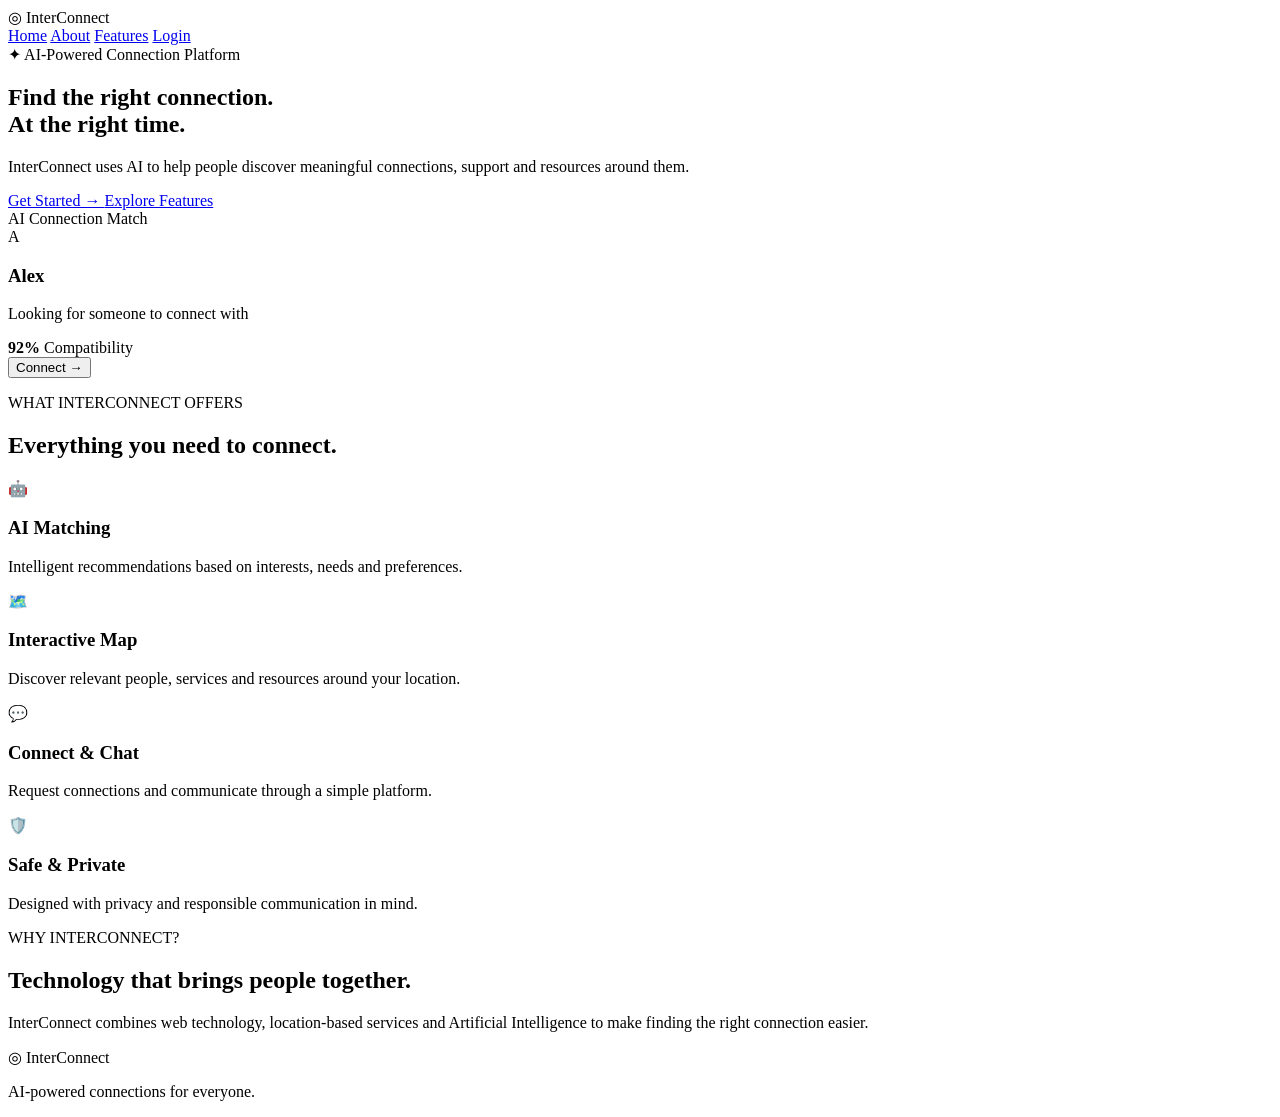
==== index.html @ 629d9b02 "Add files via upload" ====
<!DOCTYPE html>
<html lang="en">
<head>
    <meta charset="UTF-8">
    <meta name="viewport" content="width=device-width, initial-scale=1.0">

    <title>InterConnect</title>

    <link rel="stylesheet" href="css/style.css">
</head>

<body>

    <!-- NAVBAR -->
    <header class="navbar">

        <div class="logo">
            <span class="logo-icon">◎</span>
            <span>InterConnect</span>
        </div>

        <nav>
            <a href="#home">Home</a>
            <a href="#about">About</a>
            <a href="#features">Features</a>
            <a href="login.html" class="login-btn">Login</a>
        </nav>

    </header>


    <!-- HERO SECTION -->
    <main>

        <section class="hero" id="home">

            <div class="hero-content">

                <div class="badge">
                    ✦ AI-Powered Connection Platform
                </div>

                <h1>
                    Find the right
                    <span>connection.</span>
                    <br>
                    At the right time.
                </h1>

                <p>
                    InterConnect uses AI to help people discover
                    meaningful connections, support and resources
                    around them.
                </p>

                <div class="hero-buttons">

                    <a href="login.html" class="primary-btn">
                        Get Started →
                    </a>

                    <a href="#features" class="secondary-btn">
                        Explore Features
                    </a>

                </div>

            </div>


            <!-- HERO VISUAL -->
            <div class="hero-visual">

                <div class="connection-card">

                    <div class="card-top">
                        <span class="online-dot"></span>
                        AI Connection Match
                    </div>

                    <div class="profile">

                        <div class="avatar">
                            A
                        </div>

                        <div>
                            <h3>Alex</h3>
                            <p>Looking for someone to connect with</p>
                        </div>

                    </div>

                    <div class="match">
                        <strong>92%</strong>
                        <span>Compatibility</span>
                    </div>

                    <button>
                        Connect →
                    </button>

                </div>

            </div>

        </section>


        <!-- FEATURES -->
        <section class="features" id="features">

            <div class="section-heading">

                <p class="small-title">WHAT INTERCONNECT OFFERS</p>

                <h2>
                    Everything you need to
                    <span>connect.</span>
                </h2>

            </div>


            <div class="feature-grid">

                <div class="feature-card">

                    <div class="feature-icon">🤖</div>

                    <h3>AI Matching</h3>

                    <p>
                        Intelligent recommendations based on
                        interests, needs and preferences.
                    </p>

                </div>


                <div class="feature-card">

                    <div class="feature-icon">🗺️</div>

                    <h3>Interactive Map</h3>

                    <p>
                        Discover relevant people, services and
                        resources around your location.
                    </p>

                </div>


                <div class="feature-card">

                    <div class="feature-icon">💬</div>

                    <h3>Connect & Chat</h3>

                    <p>
                        Request connections and communicate
                        through a simple platform.
                    </p>

                </div>


                <div class="feature-card">

                    <div class="feature-icon">🛡️</div>

                    <h3>Safe & Private</h3>

                    <p>
                        Designed with privacy and responsible
                        communication in mind.
                    </p>

                </div>

            </div>

        </section>


        <!-- ABOUT -->
        <section class="about" id="about">

            <div>

                <p class="small-title">WHY INTERCONNECT?</p>

                <h2>
                    Technology that brings
                    <span>people together.</span>
                </h2>

                <p>
                    InterConnect combines web technology,
                    location-based services and Artificial
                    Intelligence to make finding the right
                    connection easier.
                </p>

            </div>

        </section>

    </main>


    <!-- FOOTER -->
    <footer>

        <div class="logo">
            <span class="logo-icon">◎</span>
            InterConnect
        </div>

        <p>
            AI-powered connections for everyone.
        </p>

    </footer>

</body>
</html>
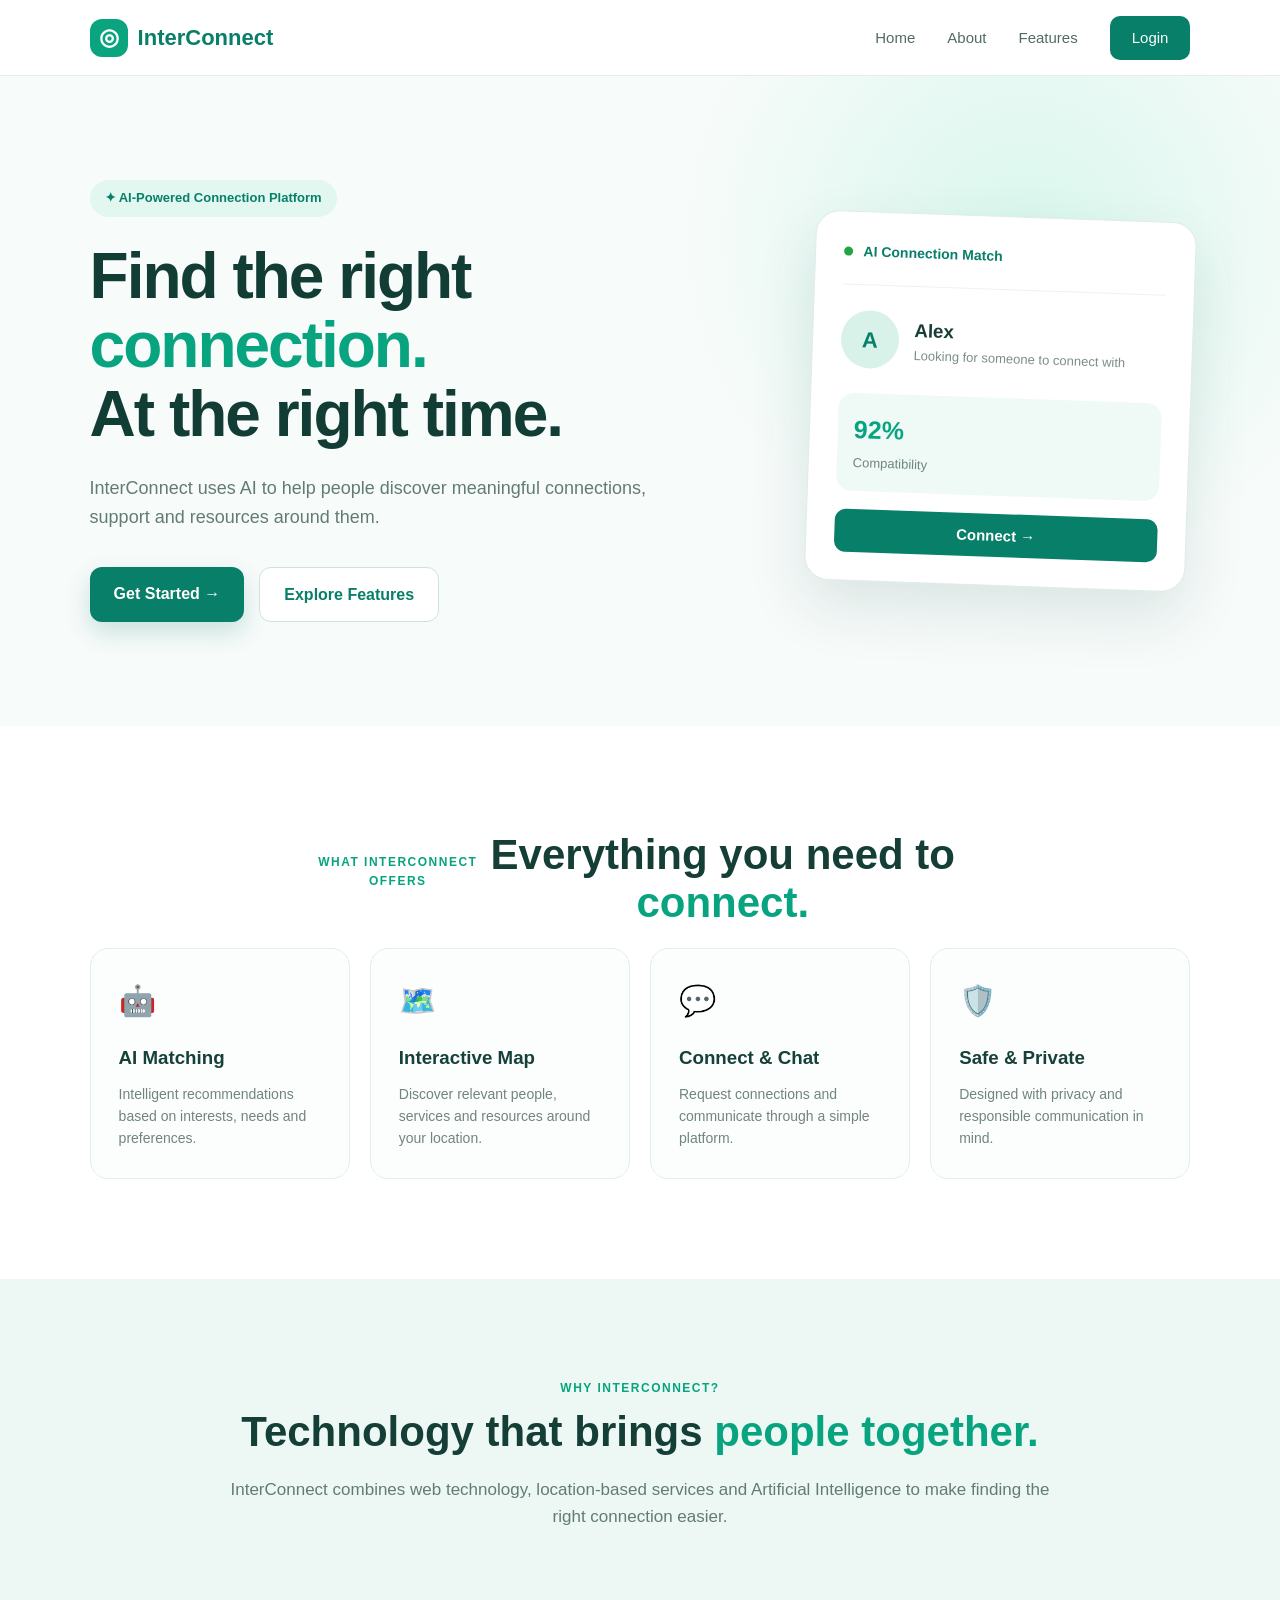
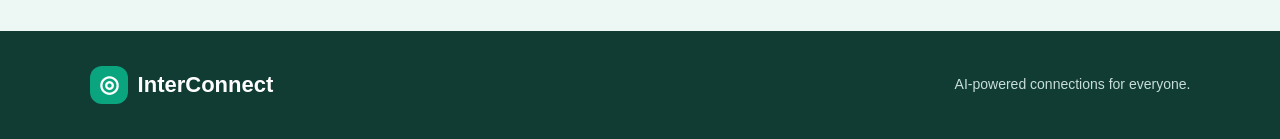
==== commit 868d2f8a: "Add files via upload" ====
--- a/index.html
+++ b/index.html
@@ -6,7 +6,7 @@
 
     <title>InterConnect</title>
 
-    <link rel="stylesheet" href="css/style.css">
+    <link rel="stylesheet" href="style.css">
 </head>
 
 <body>
--- a/style.css
+++ b/style.css
@@ -0,0 +1,3149 @@
+/* ================================
+   INTERCONNECT - MAIN STYLES
+================================ */
+
+* {
+    margin: 0;
+    padding: 0;
+    box-sizing: border-box;
+}
+
+html {
+    scroll-behavior: smooth;
+}
+
+body {
+    font-family: Arial, Helvetica, sans-serif;
+    background: #f7fbfa;
+    color: #12352f;
+    line-height: 1.6;
+}
+
+/* ================================
+   NAVBAR
+================================ */
+
+.navbar {
+    height: 76px;
+    padding: 0 7%;
+    display: flex;
+    align-items: center;
+    justify-content: space-between;
+    background: rgba(255, 255, 255, 0.95);
+    border-bottom: 1px solid #e3eeeb;
+    position: sticky;
+    top: 0;
+    z-index: 100;
+}
+
+.logo {
+    display: flex;
+    align-items: center;
+    gap: 10px;
+    font-size: 22px;
+    font-weight: 700;
+    color: #087f68;
+}
+
+.logo-icon {
+    width: 38px;
+    height: 38px;
+    border-radius: 12px;
+    background: #0aa47f;
+    color: white;
+    display: flex;
+    align-items: center;
+    justify-content: center;
+    font-size: 23px;
+}
+
+.navbar nav {
+    display: flex;
+    align-items: center;
+    gap: 32px;
+}
+
+.navbar nav a {
+    text-decoration: none;
+    color: #526b65;
+    font-size: 15px;
+    font-weight: 500;
+}
+
+.navbar nav a:hover {
+    color: #07866c;
+}
+
+.login-btn {
+    background: #087f68;
+    color: white !important;
+    padding: 10px 22px;
+    border-radius: 10px;
+}
+
+/* ================================
+   HERO
+================================ */
+
+.hero {
+    min-height: 650px;
+    padding: 90px 7%;
+    display: flex;
+    align-items: center;
+    justify-content: space-between;
+    gap: 70px;
+    background:
+        radial-gradient(circle at 80% 25%, #d9f7ed 0, transparent 30%),
+        #f7fbfa;
+}
+
+.hero-content {
+    max-width: 650px;
+}
+
+.badge {
+    display: inline-block;
+    background: #e1f7f0;
+    color: #087f68;
+    padding: 8px 15px;
+    border-radius: 30px;
+    font-size: 13px;
+    font-weight: 600;
+    margin-bottom: 25px;
+}
+
+.hero h1 {
+    font-size: clamp(42px, 5vw, 70px);
+    line-height: 1.08;
+    letter-spacing: -2px;
+    color: #123d35;
+    margin-bottom: 25px;
+}
+
+.hero h1 span,
+.section-heading span,
+.about h2 span {
+    color: #08a47f;
+}
+
+.hero-content > p {
+    max-width: 570px;
+    font-size: 18px;
+    color: #637b75;
+    margin-bottom: 35px;
+}
+
+.hero-buttons {
+    display: flex;
+    gap: 15px;
+    flex-wrap: wrap;
+}
+
+.primary-btn,
+.secondary-btn {
+    display: inline-block;
+    text-decoration: none;
+    padding: 14px 24px;
+    border-radius: 12px;
+    font-weight: 600;
+}
+
+.primary-btn {
+    background: #087f68;
+    color: white;
+    box-shadow: 0 10px 25px rgba(8, 127, 104, 0.2);
+}
+
+.secondary-btn {
+    background: white;
+    color: #087f68;
+    border: 1px solid #cfe3de;
+}
+
+/* ================================
+   HERO CARD
+================================ */
+
+.hero-visual {
+    width: 390px;
+    min-width: 320px;
+    display: flex;
+    justify-content: center;
+}
+
+.connection-card {
+    width: 100%;
+    background: white;
+    border: 1px solid #e0ece8;
+    border-radius: 24px;
+    padding: 28px;
+    box-shadow: 0 25px 60px rgba(19, 71, 62, 0.12);
+    transform: rotate(2deg);
+}
+
+.card-top {
+    color: #087f68;
+    font-size: 14px;
+    font-weight: 600;
+    padding-bottom: 22px;
+    border-bottom: 1px solid #edf3f1;
+}
+
+.online-dot {
+    display: inline-block;
+    width: 9px;
+    height: 9px;
+    background: #18bd78;
+    border-radius: 50%;
+    margin-right: 7px;
+}
+
+.profile {
+    display: flex;
+    align-items: center;
+    gap: 15px;
+    margin: 25px 0;
+}
+
+.avatar {
+    width: 58px;
+    height: 58px;
+    border-radius: 50%;
+    background: #d8f2ea;
+    color: #087f68;
+    display: flex;
+    align-items: center;
+    justify-content: center;
+    font-size: 22px;
+    font-weight: 700;
+}
+
+.profile h3 {
+    color: #183d36;
+}
+
+.profile p {
+    color: #7b8d88;
+    font-size: 13px;
+}
+
+.match {
+    background: #effaf6;
+    border-radius: 15px;
+    padding: 16px;
+    margin-bottom: 18px;
+}
+
+.match strong {
+    color: #08a47f;
+    font-size: 25px;
+    display: block;
+}
+
+.match span {
+    color: #70857f;
+    font-size: 13px;
+}
+
+.connection-card button {
+    width: 100%;
+    border: none;
+    background: #087f68;
+    color: white;
+    padding: 13px;
+    border-radius: 11px;
+    font-size: 15px;
+    font-weight: 600;
+}
+
+/* ================================
+   FEATURES
+================================ */
+
+.features {
+    padding: 100px 7%;
+    background: white;
+}
+
+.section-heading {
+    text-align: center;
+    max-width: 650px;
+    margin: 0 auto 55px;
+}
+
+.small-title {
+    color: #08a47f;
+    font-size: 12px;
+    font-weight: 700;
+    letter-spacing: 1.5px;
+    margin-bottom: 10px;
+}
+
+.section-heading h2,
+.about h2 {
+    font-size: 42px;
+    line-height: 1.15;
+    color: #143e36;
+}
+
+.feature-grid {
+    max-width: 1150px;
+    margin: auto;
+    display: grid;
+    grid-template-columns: repeat(4, 1fr);
+    gap: 20px;
+}
+
+.feature-card {
+    padding: 28px;
+    border: 1px solid #e4efec;
+    border-radius: 18px;
+    background: #fbfefd;
+    transition: 0.25s;
+}
+
+.feature-card:hover {
+    transform: translateY(-6px);
+    box-shadow: 0 15px 35px rgba(15, 80, 67, 0.08);
+}
+
+.feature-icon {
+    font-size: 30px;
+    margin-bottom: 18px;
+}
+
+.feature-card h3 {
+    margin-bottom: 10px;
+    color: #164139;
+}
+
+.feature-card p {
+    font-size: 14px;
+    color: #72847f;
+}
+
+/* ================================
+   ABOUT
+================================ */
+
+.about {
+    padding: 100px 7%;
+    background: #edf8f5;
+}
+
+.about > div {
+    max-width: 850px;
+    margin: auto;
+    text-align: center;
+}
+
+.about p:last-child {
+    margin-top: 20px;
+    color: #637b75;
+    font-size: 17px;
+}
+
+/* ================================
+   FOOTER
+================================ */
+
+footer {
+    padding: 35px 7%;
+    display: flex;
+    align-items: center;
+    justify-content: space-between;
+    background: #103c34;
+    color: #c8ddd8;
+}
+
+footer .logo {
+    color: white;
+}
+
+footer p {
+    font-size: 14px;
+}
+
+/* ================================
+   MOBILE
+================================ */
+
+@media (max-width: 850px) {
+
+    .navbar {
+        padding: 0 5%;
+    }
+
+    .navbar nav a:not(.login-btn) {
+        display: none;
+    }
+
+    .hero {
+        padding: 65px 6%;
+        flex-direction: column;
+        text-align: center;
+    }
+
+    .hero-content > p {
+        margin-left: auto;
+        margin-right: auto;
+    }
+
+    .hero-buttons {
+        justify-content: center;
+    }
+
+    .hero-visual {
+        width: 100%;
+        max-width: 390px;
+    }
+
+    .feature-grid {
+        grid-template-columns: 1fr 1fr;
+    }
+
+    footer {
+        flex-direction: column;
+        gap: 15px;
+    }
+}
+
+@media (max-width: 550px) {
+
+    .feature-grid {
+        grid-template-columns: 1fr;
+    }
+
+    .section-heading h2,
+    .about h2 {
+        font-size: 32px;
+    }
+
+    .hero h1 {
+        font-size: 42px;
+    }
+}
+/* ================================
+   LOGIN / AUTH PAGE
+================================ */
+
+.auth-page {
+    min-height: 100vh;
+    background:
+        radial-gradient(circle at 20% 20%, #ddf7ef 0, transparent 28%),
+        #f7fbfa;
+}
+
+.auth-container {
+    min-height: 100vh;
+    display: flex;
+    flex-direction: column;
+    align-items: center;
+    justify-content: center;
+    padding: 40px 20px;
+}
+
+.auth-logo {
+    text-decoration: none;
+    display: flex;
+    align-items: center;
+    gap: 10px;
+    color: #087f68;
+    font-size: 22px;
+    font-weight: 700;
+    margin-bottom: 25px;
+}
+
+.auth-card {
+    width: 100%;
+    max-width: 460px;
+    background: white;
+    border: 1px solid #e1ece9;
+    border-radius: 24px;
+    padding: 42px;
+    box-shadow: 0 25px 70px rgba(19, 71, 62, 0.10);
+}
+
+.auth-heading {
+    text-align: center;
+    margin-bottom: 30px;
+}
+
+.auth-heading h1 {
+    font-size: 38px;
+    color: #143e36;
+    margin-bottom: 8px;
+}
+
+.auth-heading p:last-child {
+    color: #71837e;
+    font-size: 14px;
+}
+
+.auth-card form {
+    display: flex;
+    flex-direction: column;
+}
+
+.auth-card form > label {
+    font-size: 14px;
+    font-weight: 600;
+    color: #38534c;
+    margin-bottom: 8px;
+}
+
+.auth-card input[type="email"],
+.auth-card input[type="password"] {
+    width: 100%;
+    padding: 14px 15px;
+    border: 1px solid #d6e5e1;
+    border-radius: 10px;
+    outline: none;
+    font-size: 14px;
+    margin-bottom: 20px;
+}
+
+.auth-card input:focus {
+    border-color: #08a47f;
+    box-shadow: 0 0 0 3px rgba(8, 164, 127, 0.08);
+}
+
+.form-options {
+    display: flex;
+    align-items: center;
+    justify-content: space-between;
+    margin-top: -5px;
+    margin-bottom: 22px;
+    font-size: 13px;
+}
+
+.form-options a,
+.switch-auth a {
+    color: #087f68;
+    text-decoration: none;
+    font-weight: 600;
+}
+
+.remember {
+    display: flex;
+    align-items: center;
+    gap: 7px;
+    color: #71837e;
+}
+
+.auth-submit {
+    border: none;
+    background: #087f68;
+    color: white;
+    padding: 14px;
+    border-radius: 11px;
+    font-size: 15px;
+    font-weight: 600;
+    cursor: pointer;
+}
+
+.auth-divider {
+    display: flex;
+    align-items: center;
+    gap: 15px;
+    margin: 25px 0;
+    color: #a1b1ad;
+    font-size: 11px;
+}
+
+.auth-divider::before,
+.auth-divider::after {
+    content: "";
+    height: 1px;
+    background: #e5eeeb;
+    flex: 1;
+}
+
+.switch-auth {
+    text-align: center;
+    color: #71837e;
+    font-size: 14px;
+}
+
+.auth-note {
+    margin-top: 20px;
+    font-size: 12px;
+    color: #82938e;
+}
+
+
+/* ================================
+   SIGNUP MODAL
+================================ */
+
+.signup-overlay {
+    position: fixed;
+    inset: 0;
+    background: rgba(10, 45, 38, 0.45);
+    backdrop-filter: blur(5px);
+    display: none;
+    align-items: center;
+    justify-content: center;
+    padding: 20px;
+    z-index: 500;
+}
+
+.signup-overlay.active {
+    display: flex;
+}
+
+.signup-card {
+    position: relative;
+    width: 100%;
+    max-width: 560px;
+    background: white;
+    border-radius: 24px;
+    padding: 40px;
+    box-shadow: 0 30px 80px rgba(0, 0, 0, 0.18);
+}
+
+.close-signup {
+    position: absolute;
+    top: 18px;
+    right: 20px;
+    border: none;
+    background: #f0f5f3;
+    color: #526b65;
+    width: 34px;
+    height: 34px;
+    border-radius: 50%;
+    font-size: 22px;
+    cursor: pointer;
+}
+
+.signup-card h2 {
+    font-size: 32px;
+    color: #143e36;
+    margin-bottom: 8px;
+}
+
+.signup-description {
+    color: #71837e;
+    margin-bottom: 25px;
+}
+
+.role-options {
+    display: flex;
+    flex-direction: column;
+    gap: 14px;
+}
+
+.role-card {
+    display: flex;
+    align-items: flex-start;
+    gap: 17px;
+    width: 100%;
+    padding: 20px;
+    background: #fbfefd;
+    border: 1px solid #dceae6;
+    border-radius: 16px;
+    text-align: left;
+    cursor: pointer;
+    transition: 0.2s;
+}
+
+.role-card:hover {
+    border-color: #08a47f;
+    background: #f1faf7;
+    transform: translateY(-2px);
+}
+
+.role-icon {
+    width: 48px;
+    height: 48px;
+    flex-shrink: 0;
+    border-radius: 13px;
+    background: #e0f5ee;
+    display: flex;
+    align-items: center;
+    justify-content: center;
+    font-size: 22px;
+}
+
+.role-card h3 {
+    color: #173f37;
+    margin-bottom: 4px;
+}
+
+.role-card p {
+    color: #71837e;
+    font-size: 13px;
+    line-height: 1.5;
+}
+
+
+/* MOBILE AUTH */
+
+@media (max-width: 550px) {
+
+    .auth-card {
+        padding: 30px 22px;
+    }
+
+    .signup-card {
+        padding: 32px 22px;
+    }
+
+    .auth-heading h1 {
+        font-size: 32px;
+    }
+
+    .signup-card h2 {
+        font-size: 27px;
+    }
+}
+/* ================================
+   SIGNUP PAGE
+================================ */
+
+.signup-form-card {
+    max-width: 520px;
+}
+
+.signup-role-selection {
+    display: flex;
+    flex-direction: column;
+    gap: 14px;
+    margin-bottom: 25px;
+}
+
+.hidden {
+    display: none !important;
+}
+
+.signup-form {
+    display: flex;
+    flex-direction: column;
+}
+
+.back-role {
+    align-self: flex-start;
+    border: none;
+    background: transparent;
+    color: #087f68;
+    padding: 0;
+    margin-bottom: 20px;
+    cursor: pointer;
+    font-weight: 600;
+}
+
+.selected-role {
+    background: #e8f7f2;
+    color: #087f68;
+    padding: 11px 14px;
+    border-radius: 10px;
+    font-size: 14px;
+    font-weight: 600;
+    margin-bottom: 22px;
+}
+
+.signup-form > label {
+    font-size: 14px;
+    font-weight: 600;
+    color: #38534c;
+    margin-bottom: 8px;
+}
+
+.signup-form input,
+.signup-form textarea {
+    width: 100%;
+    padding: 13px 14px;
+    border: 1px solid #d6e5e1;
+    border-radius: 10px;
+    outline: none;
+    font-family: inherit;
+    font-size: 14px;
+    margin-bottom: 18px;
+    resize: vertical;
+}
+
+.signup-form input:focus,
+.signup-form textarea:focus {
+    border-color: #08a47f;
+    box-shadow: 0 0 0 3px rgba(8, 164, 127, 0.08);
+}
+
+.two-inputs {
+    display: grid;
+    grid-template-columns: 1fr 1fr;
+    gap: 15px;
+}
+
+.two-inputs label {
+    display: block;
+    font-size: 14px;
+    font-weight: 600;
+    color: #38534c;
+    margin-bottom: 8px;
+}
+
+.availability {
+    display: flex;
+    gap: 20px;
+    margin-bottom: 20px;
+}
+
+.availability label {
+    display: flex;
+    align-items: center;
+    gap: 7px;
+    font-size: 14px;
+    color: #5e746e;
+}
+
+.availability input {
+    width: auto;
+    margin: 0;
+}
+
+.verification-note {
+    background: #f2f8f6;
+    border: 1px solid #dcebe7;
+    padding: 13px;
+    border-radius: 10px;
+    color: #617872;
+    font-size: 12px;
+    line-height: 1.5;
+    margin-bottom: 20px;
+}
+
+@media (max-width: 550px) {
+
+    .two-inputs {
+        grid-template-columns: 1fr;
+        gap: 0;
+    }
+}
+.signup-form-view {
+    display: none;
+}
+
+.signup-form-view label {
+    display: block;
+    margin-top: 14px;
+    margin-bottom: 6px;
+    font-weight: 600;
+}
+
+.signup-form-view input,
+.signup-form-view textarea {
+    width: 100%;
+    padding: 12px;
+    border: 1px solid #d5e3df;
+    border-radius: 10px;
+    box-sizing: border-box;
+    font-size: 15px;
+}
+
+.signup-form-view textarea {
+    resize: vertical;
+}
+
+.back-role {
+    border: none;
+    background: none;
+    padding: 0;
+    margin-bottom: 18px;
+    cursor: pointer;
+    font-size: 14px;
+    color: #167c6b;
+}
+
+.two-inputs {
+    display: grid;
+    grid-template-columns: 1fr 1fr;
+    gap: 12px;
+}
+/* =========================
+   DASHBOARD
+========================= */
+
+.dashboard-page {
+    margin: 0;
+    background: #f5f8f7;
+    color: #18332f;
+    font-family: Arial, sans-serif;
+}
+
+/* NAVBAR */
+
+.dashboard-nav {
+    height: 72px;
+    padding: 0 6%;
+    background: white;
+    display: flex;
+    align-items: center;
+    justify-content: space-between;
+    border-bottom: 1px solid #e5eeeb;
+}
+
+.dashboard-logo {
+    text-decoration: none;
+    color: #18332f;
+    font-size: 22px;
+    font-weight: 700;
+}
+
+.dashboard-logo .logo-icon {
+    margin-right: 8px;
+    color: #17806d;
+}
+
+.dashboard-nav-links {
+    display: flex;
+    gap: 30px;
+}
+
+.dashboard-nav-links a {
+    text-decoration: none;
+    color: #667874;
+    font-size: 14px;
+}
+
+.dashboard-nav-links a.active,
+.dashboard-nav-links a:hover {
+    color: #17806d;
+}
+
+.logout-btn {
+    border: 1px solid #d8e5e1;
+    background: white;
+    color: #31534d;
+    padding: 9px 18px;
+    border-radius: 10px;
+    cursor: pointer;
+}
+
+/* MAIN */
+
+.dashboard-container {
+    width: 88%;
+    max-width: 1200px;
+    margin: auto;
+    padding: 50px 0;
+}
+
+/* WELCOME */
+
+.dashboard-welcome {
+    margin-bottom: 35px;
+}
+
+.dashboard-welcome h1 {
+    margin: 8px 0;
+    font-size: 38px;
+}
+
+.dashboard-welcome p {
+    color: #71817d;
+    max-width: 650px;
+    line-height: 1.6;
+}
+
+/* QUICK CARDS */
+
+.dashboard-grid {
+    display: grid;
+    grid-template-columns: 1fr 1fr;
+    gap: 22px;
+}
+
+.dashboard-card {
+    background: white;
+    padding: 30px;
+    border-radius: 20px;
+    border: 1px solid #e4eeeb;
+    box-shadow: 0 8px 25px rgba(20, 60, 50, 0.05);
+}
+
+.card-icon {
+    font-size: 30px;
+    margin-bottom: 15px;
+}
+
+.dashboard-card h2 {
+    margin: 0 0 10px;
+}
+
+.dashboard-card p {
+    color: #71817d;
+    line-height: 1.6;
+}
+
+.dashboard-btn {
+    margin-top: 15px;
+    border: none;
+    background: #17806d;
+    color: white;
+    padding: 12px 20px;
+    border-radius: 10px;
+    cursor: pointer;
+    font-weight: 600;
+}
+
+.dashboard-btn:hover {
+    background: #116957;
+}
+
+/* SECTION */
+
+.dashboard-section {
+    margin-top: 45px;
+}
+
+.section-heading {
+    display: flex;
+    justify-content: space-between;
+    align-items: center;
+    margin-bottom: 20px;
+}
+
+.section-heading h2 {
+    margin-top: 5px;
+}
+
+.section-heading a {
+    color: #17806d;
+    text-decoration: none;
+}
+
+/* SUPPORTERS */
+
+.supporter-grid {
+    display: grid;
+    grid-template-columns: repeat(3, 1fr);
+    gap: 18px;
+}
+
+.supporter-card {
+    background: white;
+    border: 1px solid #e4eeeb;
+    border-radius: 18px;
+    padding: 22px;
+    display: flex;
+    flex-direction: column;
+    gap: 15px;
+}
+
+.supporter-avatar {
+    width: 52px;
+    height: 52px;
+    border-radius: 50%;
+    background: #dcefe9;
+    color: #17806d;
+    display: flex;
+    align-items: center;
+    justify-content: center;
+    font-weight: bold;
+    font-size: 20px;
+}
+
+.supporter-info h3 {
+    margin: 0 0 5px;
+}
+
+.supporter-info p,
+.supporter-info span {
+    color: #71817d;
+    font-size: 14px;
+}
+
+.supporter-card button {
+    border: 1px solid #17806d;
+    background: white;
+    color: #17806d;
+    padding: 10px;
+    border-radius: 9px;
+    cursor: pointer;
+}
+
+.supporter-card button:hover {
+    background: #17806d;
+    color: white;
+}
+
+/* AI INSIGHT */
+
+.ai-insight {
+    margin-top: 45px;
+    background: #e5f2ee;
+    border-radius: 20px;
+    padding: 30px;
+    display: flex;
+    align-items: center;
+    gap: 20px;
+}
+
+.ai-insight-icon {
+    font-size: 32px;
+}
+
+.ai-insight p {
+    color: #61736e;
+}
+
+.ai-insight .dashboard-btn {
+    margin-left: auto;
+}
+
+/* MOBILE */
+
+@media (max-width: 800px) {
+
+    .dashboard-nav-links {
+        display: none;
+    }
+
+    .dashboard-container {
+        width: 92%;
+    }
+
+    .dashboard-grid {
+        grid-template-columns: 1fr;
+    }
+
+    .supporter-grid {
+        grid-template-columns: 1fr;
+    }
+
+    .dashboard-welcome h1 {
+        font-size: 30px;
+    }
+
+    .ai-insight {
+        flex-direction: column;
+        align-items: flex-start;
+    }
+
+    .ai-insight .dashboard-btn {
+        margin-left: 0;
+    }
+}
+/* =========================================================
+   SUPPORT ASSESSMENT PAGE
+   ========================================================= */
+
+.support-page {
+    background: #f4f8f7;
+    color: #173f3a;
+}
+
+/* Main support section */
+.support-page .support-main {
+    max-width: 900px;
+    margin: 0 auto;
+    padding: 55px 24px 80px;
+}
+
+/* Heading */
+.support-page .support-header {
+    text-align: center;
+    margin-bottom: 35px;
+}
+
+.support-page .support-header .small-title {
+    color: #0c9b83;
+    font-size: 13px;
+    font-weight: 700;
+    letter-spacing: 2px;
+    margin-bottom: 12px;
+}
+
+.support-page .support-header h1 {
+    font-size: 42px;
+    line-height: 1.15;
+    margin: 0 0 12px;
+    color: #143f3a;
+}
+
+.support-page .support-header p {
+    color: #6d817e;
+    font-size: 16px;
+    max-width: 650px;
+    margin: 0 auto;
+}
+
+/* Assessment card */
+.support-page .support-form {
+    background: #ffffff;
+    border: 1px solid #e1ece9;
+    border-radius: 22px;
+    padding: 38px;
+    box-shadow: 0 12px 35px rgba(20, 63, 58, 0.08);
+}
+
+/* Individual sections */
+.support-page .form-section {
+    margin-bottom: 30px;
+}
+
+.support-page .form-section:last-of-type {
+    margin-bottom: 10px;
+}
+
+.support-page .form-section > label,
+.support-page .section-title {
+    display: block;
+    color: #173f3a;
+    font-size: 17px;
+    font-weight: 700;
+    margin-bottom: 8px;
+}
+
+.support-page .section-description {
+    color: #7b8e8b;
+    font-size: 14px;
+    margin-bottom: 14px;
+}
+
+/* Textareas */
+.support-page textarea {
+    width: 100%;
+    min-height: 130px;
+    box-sizing: border-box;
+    padding: 15px 16px;
+    border: 1px solid #d7e5e2;
+    border-radius: 12px;
+    background: #fbfdfc;
+    color: #173f3a;
+    font-family: inherit;
+    font-size: 15px;
+    resize: vertical;
+    outline: none;
+    transition: 0.2s ease;
+}
+
+.support-page textarea:focus {
+    border-color: #0c9b83;
+    box-shadow: 0 0 0 3px rgba(12, 155, 131, 0.10);
+    background: #ffffff;
+}
+
+/* =========================================================
+   CONCERN OPTIONS
+   ========================================================= */
+
+.support-page .concern-options {
+    display: grid;
+    grid-template-columns: repeat(2, 1fr);
+    gap: 12px;
+}
+
+.support-page .concern-option {
+    position: relative;
+}
+
+.support-page .concern-option input {
+    position: absolute;
+    opacity: 0;
+    pointer-events: none;
+}
+
+.support-page .concern-option label {
+    display: flex;
+    align-items: center;
+    gap: 10px;
+    min-height: 54px;
+    padding: 12px 15px;
+    box-sizing: border-box;
+    border: 1px solid #dce9e6;
+    border-radius: 12px;
+    background: #ffffff;
+    color: #355b56;
+    cursor: pointer;
+    transition: 0.2s ease;
+}
+
+.support-page .concern-option label:hover {
+    border-color: #0c9b83;
+    background: #f2faf8;
+}
+
+.support-page .concern-option input:checked + label {
+    border-color: #0c9b83;
+    background: #eaf8f4;
+    color: #087b69;
+    font-weight: 600;
+}
+
+/* =========================================================
+   INTENSITY + SUPPORT PREFERENCES
+   ========================================================= */
+
+.support-page .radio-options {
+    display: grid;
+    grid-template-columns: repeat(3, 1fr);
+    gap: 12px;
+}
+
+.support-page .radio-option {
+    position: relative;
+}
+
+.support-page .radio-option input {
+    position: absolute;
+    opacity: 0;
+    pointer-events: none;
+}
+
+.support-page .radio-option label {
+    display: flex;
+    justify-content: center;
+    align-items: center;
+    text-align: center;
+    min-height: 55px;
+    padding: 10px;
+    border: 1px solid #dce9e6;
+    border-radius: 12px;
+    background: #ffffff;
+    color: #355b56;
+    cursor: pointer;
+    transition: 0.2s ease;
+}
+
+.support-page .radio-option label:hover {
+    border-color: #0c9b83;
+}
+
+.support-page .radio-option input:checked + label {
+    border-color: #0c9b83;
+    background: #eaf8f4;
+    color: #087b69;
+    font-weight: 600;
+}
+
+/* Support preference cards */
+.support-page .support-preferences {
+    display: grid;
+    grid-template-columns: repeat(2, 1fr);
+    gap: 12px;
+}
+
+/* =========================================================
+   FIND MY SUPPORT BUTTON
+   ========================================================= */
+
+.support-page .support-submit {
+    width: 100%;
+    margin-top: 15px;
+    padding: 15px 22px;
+    border: none;
+    border-radius: 12px;
+    background: #108f79;
+    color: white;
+    font-size: 15px;
+    font-weight: 700;
+    cursor: pointer;
+    transition: 0.2s ease;
+}
+
+.support-page .support-submit:hover {
+    background: #087b69;
+    transform: translateY(-1px);
+}
+
+.support-page .support-note {
+    text-align: center;
+    margin-top: 15px;
+    color: #81918f;
+    font-size: 13px;
+}
+
+/* =========================================================
+   MOBILE
+   ========================================================= */
+
+@media (max-width: 700px) {
+
+    .support-page .support-main {
+        padding: 35px 15px 60px;
+    }
+
+    .support-page .support-header h1 {
+        font-size: 32px;
+    }
+
+    .support-page .support-form {
+        padding: 22px;
+        border-radius: 16px;
+    }
+
+    .support-page .concern-options,
+    .support-page .support-preferences {
+        grid-template-columns: 1fr;
+    }
+
+    .support-page .radio-options {
+        grid-template-columns: 1fr;
+    }
+}
+/* =========================================================
+   INTERCONNECT - SUPPORT ASSESSMENT UI
+   ========================================================= */
+
+.support-page {
+    background: #f3f8f7;
+    color: #173f3a;
+}
+
+/* ---------- MAIN CONTAINER ---------- */
+
+.support-container {
+    width: min(920px, calc(100% - 40px));
+    margin: 0 auto;
+    padding: 55px 0 80px;
+}
+
+/* ---------- HEADER ---------- */
+
+.support-header {
+    text-align: center;
+    margin-bottom: 35px;
+}
+
+.support-header .small-title {
+    color: #0b9b83;
+    font-size: 12px;
+    font-weight: 800;
+    letter-spacing: 2px;
+    margin-bottom: 12px;
+}
+
+.support-header h1 {
+    margin: 0;
+    color: #153f3a;
+    font-size: clamp(32px, 5vw, 46px);
+    line-height: 1.1;
+    font-weight: 750;
+}
+
+.support-header > p:last-child {
+    max-width: 650px;
+    margin: 15px auto 0;
+    color: #708783;
+    font-size: 16px;
+    line-height: 1.7;
+}
+
+/* ---------- FORM CARD ---------- */
+
+.support-form {
+    background: #ffffff;
+    border: 1px solid #dfece8;
+    border-radius: 24px;
+    padding: 38px;
+    box-shadow: 0 18px 50px rgba(24, 72, 65, 0.08);
+}
+
+/* ---------- QUESTIONS ---------- */
+
+.support-question {
+    margin-bottom: 34px;
+}
+
+.support-question > label {
+    display: block;
+    margin-bottom: 7px;
+    color: #173f3a;
+    font-size: 17px;
+    font-weight: 700;
+}
+
+.question-help {
+    margin: 0 0 13px;
+    color: #879895;
+    font-size: 13px;
+}
+
+/* ---------- TEXT AREAS ---------- */
+
+.support-question textarea {
+    display: block;
+    width: 100%;
+    box-sizing: border-box;
+
+    border: 1px solid #d7e6e2;
+    border-radius: 14px;
+
+    padding: 16px 17px;
+
+    background: #fbfdfc;
+    color: #183f3a;
+
+    font-family: inherit;
+    font-size: 15px;
+    line-height: 1.6;
+
+    resize: vertical;
+    outline: none;
+
+    transition: all 0.2s ease;
+}
+
+.support-question textarea:hover {
+    border-color: #b9d8d1;
+}
+
+.support-question textarea:focus {
+    border-color: #0c9b83;
+    background: #ffffff;
+    box-shadow: 0 0 0 4px rgba(12, 155, 131, 0.09);
+}
+
+.support-question textarea::placeholder {
+    color: #a3b2af;
+}
+
+/* ---------- OPTION GRID ---------- */
+
+.support-options {
+    display: grid;
+    grid-template-columns: repeat(2, 1fr);
+    gap: 12px;
+}
+
+/* ---------- OPTION CARD ---------- */
+
+.support-option {
+    position: relative;
+
+    display: flex;
+    align-items: center;
+
+    min-height: 58px;
+    padding: 13px 16px;
+
+    box-sizing: border-box;
+
+    border: 1px solid #dce9e6;
+    border-radius: 14px;
+
+    background: #ffffff;
+
+    cursor: pointer;
+
+    transition:
+        border-color 0.2s ease,
+        background 0.2s ease,
+        transform 0.2s ease,
+        box-shadow 0.2s ease;
+}
+
+.support-option:hover {
+    border-color: #9acdc1;
+    background: #f6fbfa;
+    transform: translateY(-2px);
+    box-shadow: 0 5px 15px rgba(20, 80, 70, 0.06);
+}
+
+/* Hide browser checkbox/radio */
+.support-option input {
+    position: absolute;
+    opacity: 0;
+    pointer-events: none;
+}
+
+/* Text */
+.support-option span {
+    width: 100%;
+    color: #365b56;
+    font-size: 14px;
+    font-weight: 500;
+}
+
+/* SELECTED STATE */
+.support-option:has(input:checked) {
+    border-color: #0c9b83;
+    background: #eaf8f4;
+    box-shadow: 0 5px 18px rgba(12, 155, 131, 0.10);
+}
+
+.support-option:has(input:checked) span {
+    color: #087965;
+    font-weight: 700;
+}
+
+/* Small selected indicator */
+.support-option:has(input:checked)::after {
+    content: "✓";
+
+    position: absolute;
+    right: 13px;
+    top: 50%;
+    transform: translateY(-50%);
+
+    width: 22px;
+    height: 22px;
+
+    display: flex;
+    align-items: center;
+    justify-content: center;
+
+    border-radius: 50%;
+
+    background: #0c9b83;
+    color: #ffffff;
+
+    font-size: 13px;
+    font-weight: 800;
+}
+
+/* ---------- SUBMIT AREA ---------- */
+
+.support-submit {
+    margin-top: 5px;
+    padding: 25px 0 0;
+
+    border-top: 1px solid #edf2f0;
+
+    text-align: center;
+}
+
+.support-submit .dashboard-btn {
+    display: inline-flex;
+    align-items: center;
+    justify-content: center;
+
+    min-width: 190px;
+
+    padding: 14px 24px;
+
+    border: none;
+    border-radius: 12px;
+
+    background: #0d927b;
+    color: #ffffff;
+
+    font-size: 14px;
+    font-weight: 700;
+
+    cursor: pointer;
+
+    box-shadow: 0 8px 18px rgba(13, 146, 123, 0.18);
+
+    transition: all 0.2s ease;
+}
+
+.support-submit .dashboard-btn:hover {
+    background: #087764;
+    transform: translateY(-2px);
+    box-shadow: 0 11px 24px rgba(13, 146, 123, 0.25);
+}
+
+.support-submit p {
+    margin: 12px 0 0;
+
+    color: #899a96;
+    font-size: 12px;
+}
+
+/* ---------- NAVBAR ACTIVE STATE ---------- */
+
+.dashboard-nav-links a.active {
+    color: #0c9b83;
+    font-weight: 700;
+}
+
+/* ---------- MOBILE ---------- */
+
+@media (max-width: 700px) {
+
+    .support-container {
+        width: min(100% - 24px, 920px);
+        padding: 35px 0 60px;
+    }
+
+    .support-form {
+        padding: 22px;
+        border-radius: 18px;
+    }
+
+    .support-options {
+        grid-template-columns: 1fr;
+    }
+
+    .support-header h1 {
+        font-size: 32px;
+    }
+
+    .support-header > p:last-child {
+        font-size: 14px;
+    }
+
+    .support-question {
+        margin-bottom: 27px;
+    }
+}
+/* =========================================
+   FIND SUPPORT / SUPPORTERS PAGE
+========================================= */
+
+.supporters-container {
+    max-width: 1100px;
+    margin: 0 auto;
+    padding: 70px 30px 90px;
+}
+
+/* Heading */
+
+.supporters-heading {
+    text-align: center;
+    margin-bottom: 45px;
+}
+
+.supporters-heading .small-title {
+    margin-bottom: 12px;
+}
+
+.supporters-heading h1 {
+    font-size: 42px;
+    margin: 0 0 14px;
+    color: #123f3b;
+    letter-spacing: -1px;
+}
+
+.supporters-heading > p:last-child {
+    max-width: 650px;
+    margin: 0 auto;
+    color: #667b79;
+    font-size: 16px;
+    line-height: 1.7;
+}
+
+
+/* Filters */
+
+.support-filters {
+    background: white;
+    border: 1px solid #dce9e6;
+    border-radius: 18px;
+    padding: 22px 25px;
+    margin-bottom: 35px;
+
+    display: flex;
+    align-items: end;
+    gap: 20px;
+
+    box-shadow: 0 8px 25px rgba(20, 70, 65, 0.06);
+}
+
+.support-filters > div {
+    display: flex;
+    flex-direction: column;
+    gap: 8px;
+}
+
+.support-filters label {
+    font-size: 13px;
+    font-weight: 600;
+    color: #315c58;
+}
+
+.support-filters select {
+    min-width: 210px;
+    padding: 11px 14px;
+    border: 1px solid #cbdedb;
+    border-radius: 10px;
+    background: #f8fbfa;
+    color: #173f3b;
+    font-size: 14px;
+    cursor: pointer;
+    outline: none;
+}
+
+.support-filters select:focus {
+    border-color: #0f927f;
+}
+
+
+/* Supporter grid */
+
+.supporters-grid {
+    display: grid;
+    grid-template-columns: repeat(3, 1fr);
+    gap: 24px;
+}
+
+
+/* Supporter card */
+
+.supporter-profile-card {
+    background: white;
+    border: 1px solid #dce9e6;
+    border-radius: 20px;
+    padding: 26px;
+
+    box-shadow: 0 8px 25px rgba(20, 70, 65, 0.06);
+
+    transition: transform 0.25s ease,
+                box-shadow 0.25s ease,
+                border-color 0.25s ease;
+}
+
+.supporter-profile-card:hover {
+    transform: translateY(-6px);
+    border-color: #a9d8d0;
+    box-shadow: 0 16px 35px rgba(20, 70, 65, 0.12);
+}
+
+
+/* Card top */
+
+.profile-top {
+    display: flex;
+    justify-content: space-between;
+    align-items: center;
+    margin-bottom: 20px;
+}
+
+
+/* Avatar */
+
+.large-avatar {
+    width: 58px;
+    height: 58px;
+
+    border-radius: 50%;
+
+    display: flex;
+    align-items: center;
+    justify-content: center;
+
+    background: #dff3ef;
+    color: #0c8273;
+
+    font-size: 22px;
+    font-weight: 700;
+}
+
+
+/* Availability */
+
+.available-badge {
+    background: #e8f7ee;
+    color: #23814c;
+
+    padding: 7px 11px;
+    border-radius: 20px;
+
+    font-size: 12px;
+    font-weight: 600;
+}
+
+
+/* Name */
+
+.supporter-profile-card h2 {
+    margin: 0 0 6px;
+
+    color: #123f3b;
+    font-size: 22px;
+}
+
+
+/* Role */
+
+.supporter-role {
+    margin: 0 0 15px;
+
+    color: #0c927f;
+    font-size: 14px;
+    font-weight: 600;
+}
+
+
+/* Description */
+
+.supporter-description {
+    color: #687d7a;
+    font-size: 14px;
+    line-height: 1.6;
+
+    min-height: 67px;
+
+    margin-bottom: 18px;
+}
+
+
+/* Tags */
+
+.support-tags {
+    display: flex;
+    flex-wrap: wrap;
+    gap: 7px;
+
+    margin-bottom: 22px;
+}
+
+.support-tags span {
+    background: #f0f7f5;
+    color: #456a66;
+
+    border: 1px solid #dceae7;
+
+    padding: 6px 9px;
+    border-radius: 20px;
+
+    font-size: 11px;
+}
+
+
+/* Connect button */
+
+.connect-btn {
+    width: 100%;
+
+    padding: 12px 16px;
+
+    border: none;
+    border-radius: 10px;
+
+    background: #108d7c;
+    color: white;
+
+    font-size: 14px;
+    font-weight: 600;
+
+    cursor: pointer;
+
+    transition: background 0.2s ease,
+                transform 0.2s ease;
+}
+
+.connect-btn:hover {
+    background: #087566;
+    transform: translateY(-1px);
+}
+
+
+/* Mobile */
+
+@media (max-width: 850px) {
+
+    .supporters-grid {
+        grid-template-columns: 1fr 1fr;
+    }
+
+    .supporters-heading h1 {
+        font-size: 34px;
+    }
+
+}
+
+
+@media (max-width: 600px) {
+
+    .supporters-container {
+        padding: 45px 18px 70px;
+    }
+
+    .supporters-heading h1 {
+        font-size: 30px;
+    }
+
+    .support-filters {
+        flex-direction: column;
+        align-items: stretch;
+    }
+
+    .support-filters select {
+        width: 100%;
+    }
+
+    .supporters-grid {
+        grid-template-columns: 1fr;
+    }
+
+}
+/* =========================================
+   PROFILE PAGE
+========================================= */
+
+.profile-container {
+    max-width: 1050px;
+    margin: 0 auto;
+    padding: 65px 30px 90px;
+}
+
+.profile-header {
+    text-align: center;
+    margin-bottom: 45px;
+}
+
+.profile-header h1 {
+    margin: 0 0 12px;
+    font-size: 42px;
+    color: #123f3b;
+}
+
+.profile-header > p:last-child {
+    max-width: 620px;
+    margin: 0 auto;
+    color: #687d79;
+    line-height: 1.7;
+}
+
+
+/* PROFILE LAYOUT */
+
+.profile-layout {
+    display: grid;
+    grid-template-columns: 280px 1fr;
+    gap: 25px;
+    align-items: start;
+}
+
+
+/* PROFILE CARD */
+
+.profile-card {
+    background: white;
+    border: 1px solid #dce9e6;
+    border-radius: 22px;
+    padding: 35px 25px;
+    text-align: center;
+
+    box-shadow: 0 10px 30px rgba(20, 70, 65, 0.07);
+}
+
+.profile-avatar {
+    width: 90px;
+    height: 90px;
+    margin: 0 auto 20px;
+
+    border-radius: 50%;
+
+    display: flex;
+    align-items: center;
+    justify-content: center;
+
+    background: #dff3ef;
+    color: #0b8b78;
+
+    font-size: 34px;
+    font-weight: 700;
+}
+
+.profile-card h2 {
+    margin: 0 0 7px;
+    color: #123f3b;
+}
+
+.profile-card > p {
+    margin: 0 0 15px;
+    color: #0c927f;
+    font-weight: 600;
+}
+
+.profile-status {
+    display: inline-block;
+
+    background: #e8f7ee;
+    color: #23814c;
+
+    padding: 7px 13px;
+    border-radius: 20px;
+
+    font-size: 12px;
+    font-weight: 600;
+}
+
+
+/* DETAILS CARD */
+
+.profile-details {
+    background: white;
+    border: 1px solid #dce9e6;
+    border-radius: 22px;
+    padding: 30px;
+
+    box-shadow: 0 10px 30px rgba(20, 70, 65, 0.07);
+}
+
+.profile-details-header {
+    display: flex;
+    justify-content: space-between;
+    align-items: center;
+
+    margin-bottom: 25px;
+}
+
+.profile-details-header h2 {
+    margin: 5px 0 0;
+    color: #123f3b;
+}
+
+.edit-profile-btn {
+    padding: 10px 16px;
+
+    border: 1px solid #bcd9d4;
+    border-radius: 9px;
+
+    background: #f6fbfa;
+    color: #087c6d;
+
+    font-weight: 600;
+    cursor: pointer;
+}
+
+.edit-profile-btn:hover {
+    background: #e8f7f3;
+}
+
+
+/* INFORMATION GRID */
+
+.profile-info-grid {
+    display: grid;
+    grid-template-columns: 1fr 1fr;
+    gap: 14px;
+}
+
+.profile-info-item {
+    padding: 17px;
+
+    background: #f7faf9;
+    border: 1px solid #e5efed;
+    border-radius: 12px;
+}
+
+.profile-info-item span {
+    display: block;
+
+    margin-bottom: 6px;
+
+    color: #8a9b98;
+    font-size: 12px;
+}
+
+.profile-info-item strong {
+    color: #315a55;
+    font-size: 14px;
+    word-break: break-word;
+}
+
+
+/* ABOUT */
+
+.profile-about {
+    margin-top: 25px;
+    padding-top: 23px;
+    border-top: 1px solid #e7efed;
+}
+
+.profile-about p:last-child {
+    margin: 8px 0 0;
+
+    color: #667b78;
+    line-height: 1.7;
+}
+
+
+/* MOBILE */
+
+@media (max-width: 750px) {
+
+    .profile-container {
+        padding: 45px 18px 70px;
+    }
+
+    .profile-header h1 {
+        font-size: 32px;
+    }
+
+    .profile-layout {
+        grid-template-columns: 1fr;
+    }
+
+    .profile-info-grid {
+        grid-template-columns: 1fr;
+    }
+
+    .profile-details-header {
+        align-items: flex-start;
+        gap: 15px;
+    }
+
+}
+/* =========================================
+   MESSAGES PAGE
+========================================= */
+
+.messages-container {
+    max-width: 1100px;
+    margin: 0 auto;
+    padding: 55px 30px;
+}
+
+.messages-heading {
+    margin-bottom: 30px;
+}
+
+.messages-heading h1 {
+    font-size: 38px;
+    color: #123f3a;
+    margin: 8px 0;
+}
+
+.messages-heading p {
+    color: #6b8582;
+    font-size: 16px;
+}
+
+
+/* MAIN MESSAGES LAYOUT */
+
+.messages-layout {
+    display: grid;
+    grid-template-columns: 320px 1fr;
+    min-height: 600px;
+    background: #ffffff;
+    border: 1px solid #dce9e6;
+    border-radius: 20px;
+    overflow: hidden;
+    box-shadow: 0 10px 30px rgba(20, 70, 65, 0.08);
+}
+
+
+/* CONVERSATION LIST */
+
+.conversations-panel {
+    background: #f5faf8;
+    border-right: 1px solid #dce9e6;
+    padding: 22px;
+}
+
+.conversations-panel h2 {
+    font-size: 20px;
+    color: #123f3a;
+    margin-bottom: 18px;
+}
+
+
+/* CONVERSATION CARD */
+
+.conversation-card {
+    display: flex;
+    align-items: center;
+    gap: 13px;
+    padding: 15px;
+    margin-bottom: 10px;
+    border-radius: 14px;
+    cursor: pointer;
+    transition: 0.2s ease;
+    background: transparent;
+}
+
+.conversation-card:hover {
+    background: #e8f4f0;
+}
+
+.conversation-card.active {
+    background: #dff1eb;
+}
+
+
+/* AVATAR */
+
+.message-avatar {
+    width: 48px;
+    height: 48px;
+    min-width: 48px;
+    border-radius: 50%;
+    background: #d9eee8;
+    color: #118b78;
+    display: flex;
+    align-items: center;
+    justify-content: center;
+    font-weight: 700;
+    font-size: 18px;
+}
+
+
+/* CONVERSATION INFO */
+
+.conversation-info {
+    min-width: 0;
+}
+
+.conversation-info h3 {
+    margin: 0 0 4px;
+    color: #163f3a;
+    font-size: 15px;
+}
+
+.conversation-info p {
+    margin: 0;
+    color: #78908d;
+    font-size: 13px;
+    white-space: nowrap;
+    overflow: hidden;
+    text-overflow: ellipsis;
+}
+
+
+/* CHAT AREA */
+
+.chat-panel {
+    display: flex;
+    flex-direction: column;
+    background: #ffffff;
+}
+
+.chat-header {
+    display: flex;
+    align-items: center;
+    gap: 14px;
+    padding: 20px 24px;
+    border-bottom: 1px solid #e1ece9;
+}
+
+.chat-header h2 {
+    margin: 0;
+    color: #123f3a;
+    font-size: 18px;
+}
+
+.chat-header p {
+    margin: 4px 0 0;
+    color: #7a908d;
+    font-size: 13px;
+}
+
+
+/* CHAT MESSAGES */
+
+.chat-messages {
+    flex: 1;
+    padding: 25px;
+    overflow-y: auto;
+    background: #fbfdfc;
+}
+
+.message {
+    max-width: 70%;
+    margin-bottom: 18px;
+}
+
+.message p {
+    margin: 0;
+    padding: 12px 16px;
+    border-radius: 16px;
+    font-size: 14px;
+    line-height: 1.5;
+}
+
+.message.received p {
+    background: #e8f3f0;
+    color: #234641;
+    border-bottom-left-radius: 5px;
+}
+
+.message.sent {
+    margin-left: auto;
+}
+
+.message.sent p {
+    background: #138f7b;
+    color: white;
+    border-bottom-right-radius: 5px;
+}
+
+.message-time {
+    display: block;
+    margin-top: 5px;
+    font-size: 11px;
+    color: #9aa9a7;
+}
+
+
+/* MESSAGE INPUT */
+
+.chat-input {
+    display: flex;
+    gap: 10px;
+    padding: 18px;
+    border-top: 1px solid #e1ece9;
+    background: white;
+}
+
+.chat-input input {
+    flex: 1;
+    padding: 13px 16px;
+    border: 1px solid #d5e4e1;
+    border-radius: 12px;
+    outline: none;
+    font-size: 14px;
+}
+
+.chat-input input:focus {
+    border-color: #13917d;
+}
+
+.chat-input button {
+    padding: 12px 22px;
+    border: none;
+    border-radius: 11px;
+    background: #138f7b;
+    color: white;
+    font-weight: 600;
+    cursor: pointer;
+    transition: 0.2s ease;
+}
+
+.chat-input button:hover {
+    background: #0d7566;
+}
+
+
+/* MOBILE */
+
+@media (max-width: 800px) {
+
+    .messages-container {
+        padding: 35px 15px;
+    }
+
+    .messages-layout {
+        grid-template-columns: 1fr;
+    }
+
+    .conversations-panel {
+        border-right: none;
+        border-bottom: 1px solid #dce9e6;
+    }
+
+    .chat-panel {
+        min-height: 500px;
+    }
+
+    .messages-heading h1 {
+        font-size: 30px;
+    }
+
+}
+/* =========================================
+   MESSAGES PAGE
+========================================= */
+
+.messages-container {
+    max-width: 1100px;
+    margin: 0 auto;
+    padding: 55px 30px;
+}
+
+.messages-header {
+    margin-bottom: 30px;
+}
+
+.messages-header h1 {
+    font-size: 38px;
+    color: #123f3a;
+    margin: 8px 0;
+}
+
+.messages-header > p:last-child {
+    color: #6b8582;
+    font-size: 16px;
+}
+
+
+/* MAIN CHAT BOX */
+
+.messages-layout {
+    display: grid;
+    grid-template-columns: 320px 1fr;
+    min-height: 600px;
+
+    background: #ffffff;
+
+    border: 1px solid #dce9e6;
+    border-radius: 20px;
+
+    overflow: hidden;
+
+    box-shadow: 0 12px 35px rgba(20, 70, 65, 0.08);
+}
+
+
+/* =========================================
+   CONVERSATION PANEL
+========================================= */
+
+.conversation-panel {
+    background: #f5faf8;
+    border-right: 1px solid #dce9e6;
+}
+
+.conversation-heading {
+    display: flex;
+    align-items: center;
+    justify-content: space-between;
+
+    padding: 22px;
+
+    border-bottom: 1px solid #dce9e6;
+}
+
+.conversation-heading h2 {
+    margin: 0;
+    color: #123f3a;
+    font-size: 20px;
+}
+
+.conversation-heading span {
+    width: 26px;
+    height: 26px;
+
+    display: flex;
+    align-items: center;
+    justify-content: center;
+
+    border-radius: 50%;
+
+    background: #dcefe9;
+    color: #118b78;
+
+    font-size: 12px;
+    font-weight: 700;
+}
+
+
+/* CONVERSATION */
+
+.conversation {
+    position: relative;
+
+    display: flex;
+    align-items: center;
+
+    gap: 13px;
+
+    padding: 17px 18px;
+
+    cursor: pointer;
+
+    border-bottom: 1px solid #e5efed;
+
+    transition: 0.2s ease;
+}
+
+.conversation:hover {
+    background: #e8f4f0;
+}
+
+.active-conversation {
+    background: #dff1eb;
+    border-left: 4px solid #13917d;
+}
+
+
+/* AVATAR */
+
+.conversation-avatar {
+    width: 48px;
+    height: 48px;
+
+    min-width: 48px;
+
+    display: flex;
+    align-items: center;
+    justify-content: center;
+
+    border-radius: 50%;
+
+    background: #d7eee8;
+
+    color: #118b78;
+
+    font-size: 17px;
+    font-weight: 700;
+}
+
+
+/* CONVERSATION INFORMATION */
+
+.conversation-info {
+    min-width: 0;
+    flex: 1;
+}
+
+.conversation-info h3 {
+    margin: 0 0 3px;
+
+    color: #173f3a;
+
+    font-size: 15px;
+}
+
+.conversation-info p {
+    margin: 0 0 5px;
+
+    color: #6f8784;
+
+    font-size: 12px;
+}
+
+.conversation-info span {
+    display: block;
+
+    color: #8a9c99;
+
+    font-size: 12px;
+
+    white-space: nowrap;
+    overflow: hidden;
+    text-overflow: ellipsis;
+}
+
+
+/* ONLINE DOT */
+
+.online-dot {
+    width: 9px;
+    height: 9px;
+
+    border-radius: 50%;
+
+    background: #22a447;
+
+    align-self: flex-start;
+
+    margin-top: 5px;
+}
+
+
+/* =========================================
+   CHAT PANEL
+========================================= */
+
+.chat-panel {
+    display: flex;
+    flex-direction: column;
+
+    background: #ffffff;
+
+    min-width: 0;
+}
+
+
+/* CHAT HEADER */
+
+.chat-header {
+    padding: 18px 24px;
+
+    border-bottom: 1px solid #e1ece9;
+
+    background: #ffffff;
+}
+
+.chat-person {
+    display: flex;
+    align-items: center;
+
+    gap: 13px;
+}
+
+.chat-person h2 {
+    margin: 0 0 4px;
+
+    color: #123f3a;
+
+    font-size: 18px;
+}
+
+.chat-person p {
+    margin: 0;
+
+    color: #6f8985;
+
+    font-size: 13px;
+}
+
+
+/* =========================================
+   CHAT MESSAGES
+========================================= */
+
+.chat-messages {
+    flex: 1;
+
+    padding: 28px;
+
+    overflow-y: auto;
+
+    background: #fbfdfc;
+
+    display: flex;
+    flex-direction: column;
+
+    gap: 15px;
+}
+
+
+/* MESSAGE */
+
+.message {
+    max-width: 70%;
+}
+
+.message p {
+    margin: 0;
+
+    padding: 12px 16px;
+
+    border-radius: 16px;
+
+    font-size: 14px;
+
+    line-height: 1.5;
+}
+
+.message span {
+    display: block;
+
+    margin-top: 5px;
+
+    font-size: 11px;
+
+    color: #9aa9a7;
+}
+
+
+/* RECEIVED MESSAGE */
+
+.message.received {
+    align-self: flex-start;
+}
+
+.message.received p {
+    background: #e8f3f0;
+
+    color: #234641;
+
+    border-bottom-left-radius: 5px;
+}
+
+
+/* SENT MESSAGE */
+
+.message.sent {
+    align-self: flex-end;
+
+    text-align: right;
+}
+
+.message.sent p {
+    background: #138f7b;
+
+    color: #ffffff;
+
+    border-bottom-right-radius: 5px;
+}
+
+
+/* =========================================
+   MESSAGE INPUT
+========================================= */
+
+.message-input-area {
+    display: flex;
+
+    gap: 10px;
+
+    padding: 17px;
+
+    background: #ffffff;
+
+    border-top: 1px solid #e1ece9;
+}
+
+.message-input-area input {
+    flex: 1;
+
+    padding: 13px 16px;
+
+    border: 1px solid #d5e4e1;
+
+    border-radius: 12px;
+
+    outline: none;
+
+    font-size: 14px;
+
+    color: #173f3a;
+
+    transition: 0.2s ease;
+}
+
+.message-input-area input:focus {
+    border-color: #13917d;
+
+    box-shadow: 0 0 0 3px rgba(19, 145, 125, 0.08);
+}
+
+.message-input-area button {
+    padding: 12px 22px;
+
+    border: none;
+
+    border-radius: 11px;
+
+    background: #138f7b;
+
+    color: #ffffff;
+
+    font-weight: 600;
+
+    cursor: pointer;
+
+    transition: 0.2s ease;
+}
+
+.message-input-area button:hover {
+    background: #0d7566;
+
+    transform: translateY(-1px);
+}
+
+
+/* =========================================
+   MOBILE
+========================================= */
+
+@media (max-width: 800px) {
+
+    .messages-container {
+        padding: 35px 15px;
+    }
+
+    .messages-header h1 {
+        font-size: 30px;
+    }
+
+    .messages-layout {
+        grid-template-columns: 1fr;
+    }
+
+    .conversation-panel {
+        border-right: none;
+        border-bottom: 1px solid #dce9e6;
+    }
+
+    .conversation {
+        padding: 14px;
+    }
+
+    .chat-panel {
+        min-height: 500px;
+    }
+
+    .chat-messages {
+        padding: 20px;
+    }
+
+    .message {
+        max-width: 85%;
+    }
+
+    .message-input-area {
+        padding: 12px;
+    }
+
+    .message-input-area button {
+        padding: 10px 15px;
+    }
+}
+/* =========================================
+   RECOMMENDATIONS / MATCHES PAGE
+========================================= */
+
+.recommendations-container {
+    max-width: 1050px;
+    margin: 0 auto;
+    padding: 55px 25px 80px;
+}
+
+.recommendations-header {
+    text-align: center;
+    margin-bottom: 35px;
+}
+
+.recommendations-header h1 {
+    font-size: 42px;
+    color: #123f42;
+    margin: 10px 0 12px;
+    line-height: 1.15;
+}
+
+.recommendations-header > p:last-child {
+    color: #647b7d;
+    font-size: 16px;
+    max-width: 650px;
+    margin: 0 auto;
+    line-height: 1.6;
+}
+
+
+/* SUPPORT NEEDS SUMMARY */
+
+.match-summary {
+    display: flex;
+    align-items: center;
+    gap: 20px;
+    background: linear-gradient(135deg, #e8f7f3, #f3fbf9);
+    border: 1px solid #d6ebe7;
+    border-radius: 18px;
+    padding: 25px 30px;
+    margin-bottom: 45px;
+    box-shadow: 0 8px 25px rgba(18, 63, 66, 0.06);
+}
+
+.match-summary-icon {
+    width: 58px;
+    height: 58px;
+    min-width: 58px;
+    border-radius: 16px;
+    background: white;
+    display: flex;
+    align-items: center;
+    justify-content: center;
+    font-size: 28px;
+    box-shadow: 0 5px 15px rgba(18, 63, 66, 0.08);
+}
+
+.match-summary h2 {
+    margin: 5px 0 7px;
+    color: #123f42;
+    font-size: 22px;
+}
+
+.match-summary p:not(.small-title) {
+    margin: 0;
+    color: #647b7d;
+    line-height: 1.5;
+}
+
+
+/* SECTION HEADING */
+
+.matches-section-heading {
+    margin-bottom: 22px;
+}
+
+.matches-section-heading h2 {
+    margin: 6px 0 0;
+    font-size: 30px;
+    color: #123f42;
+}
+
+
+/* MATCH GRID */
+
+.matches-grid {
+    display: grid;
+    grid-template-columns: repeat(3, 1fr);
+    gap: 22px;
+}
+
+
+/* MATCH CARD */
+
+.match-card {
+    background: white;
+    border: 1px solid #dce9e7;
+    border-radius: 18px;
+    padding: 24px;
+    box-shadow: 0 8px 25px rgba(18, 63, 66, 0.06);
+    transition: all 0.25s ease;
+    display: flex;
+    flex-direction: column;
+}
+
+.match-card:hover {
+    transform: translateY(-5px);
+    box-shadow: 0 15px 35px rgba(18, 63, 66, 0.11);
+    border-color: #b9ddd6;
+}
+
+
+/* CARD TOP */
+
+.match-card-top {
+    display: flex;
+    justify-content: space-between;
+    align-items: center;
+    margin-bottom: 20px;
+}
+
+.match-avatar {
+    width: 52px;
+    height: 52px;
+    border-radius: 50%;
+    background: #dff3ee;
+    color: #118b78;
+    display: flex;
+    align-items: center;
+    justify-content: center;
+    font-size: 20px;
+    font-weight: 700;
+}
+
+.match-badge {
+    background: #e8f7f3;
+    color: #108674;
+    border-radius: 20px;
+    padding: 7px 12px;
+    font-size: 12px;
+    font-weight: 600;
+}
+
+
+/* CARD CONTENT */
+
+.match-card h2 {
+    margin: 0 0 5px;
+    color: #123f42;
+    font-size: 21px;
+}
+
+.match-role {
+    margin: 0 0 14px;
+    color: #118b78;
+    font-size: 14px;
+    font-weight: 600;
+}
+
+.match-description {
+    color: #667b7d;
+    font-size: 14px;
+    line-height: 1.6;
+    margin: 0 0 18px;
+}
+
+
+/* TAGS */
+
+.match-tags {
+    display: flex;
+    flex-wrap: wrap;
+    gap: 7px;
+    margin-bottom: 20px;
+}
+
+.match-tags span {
+    background: #f1f7f6;
+    color: #46696a;
+    border-radius: 20px;
+    padding: 6px 10px;
+    font-size: 12px;
+}
+
+
+/* WHY THIS MATCH */
+
+.match-reason {
+    background: #f7faf9;
+    border-radius: 12px;
+    padding: 14px;
+    margin-top: auto;
+    margin-bottom: 20px;
+}
+
+.match-reason strong {
+    display: block;
+    color: #123f42;
+    font-size: 13px;
+    margin-bottom: 5px;
+}
+
+.match-reason p {
+    color: #6a7f80;
+    font-size: 12px;
+    line-height: 1.5;
+    margin: 0;
+}
+
+
+/* CONNECT BUTTON */
+
+.connect-match-btn {
+    width: 100%;
+    border: none;
+    border-radius: 10px;
+    background: #12937f;
+    color: white;
+    padding: 12px 16px;
+    font-size: 14px;
+    font-weight: 600;
+    cursor: pointer;
+    transition: all 0.2s ease;
+}
+
+.connect-match-btn:hover {
+    background: #0e7d6d;
+    transform: translateY(-1px);
+}
+
+
+/* BACK LINK */
+
+.recommendations-back {
+    margin-top: 30px;
+    text-align: center;
+}
+
+.recommendations-back a {
+    color: #118b78;
+    font-size: 14px;
+    font-weight: 600;
+    text-decoration: none;
+}
+
+.recommendations-back a:hover {
+    text-decoration: underline;
+}
+
+
+/* =========================================
+   RESPONSIVE
+========================================= */
+
+@media (max-width: 850px) {
+
+    .matches-grid {
+        grid-template-columns: 1fr 1fr;
+    }
+
+    .recommendations-header h1 {
+        font-size: 34px;
+    }
+
+}
+
+
+@media (max-width: 600px) {
+
+    .recommendations-container {
+        padding: 35px 18px 60px;
+    }
+
+    .recommendations-header h1 {
+        font-size: 28px;
+    }
+
+    .match-summary {
+        align-items: flex-start;
+        padding: 20px;
+    }
+
+    .matches-grid {
+        grid-template-columns: 1fr;
+    }
+
+}
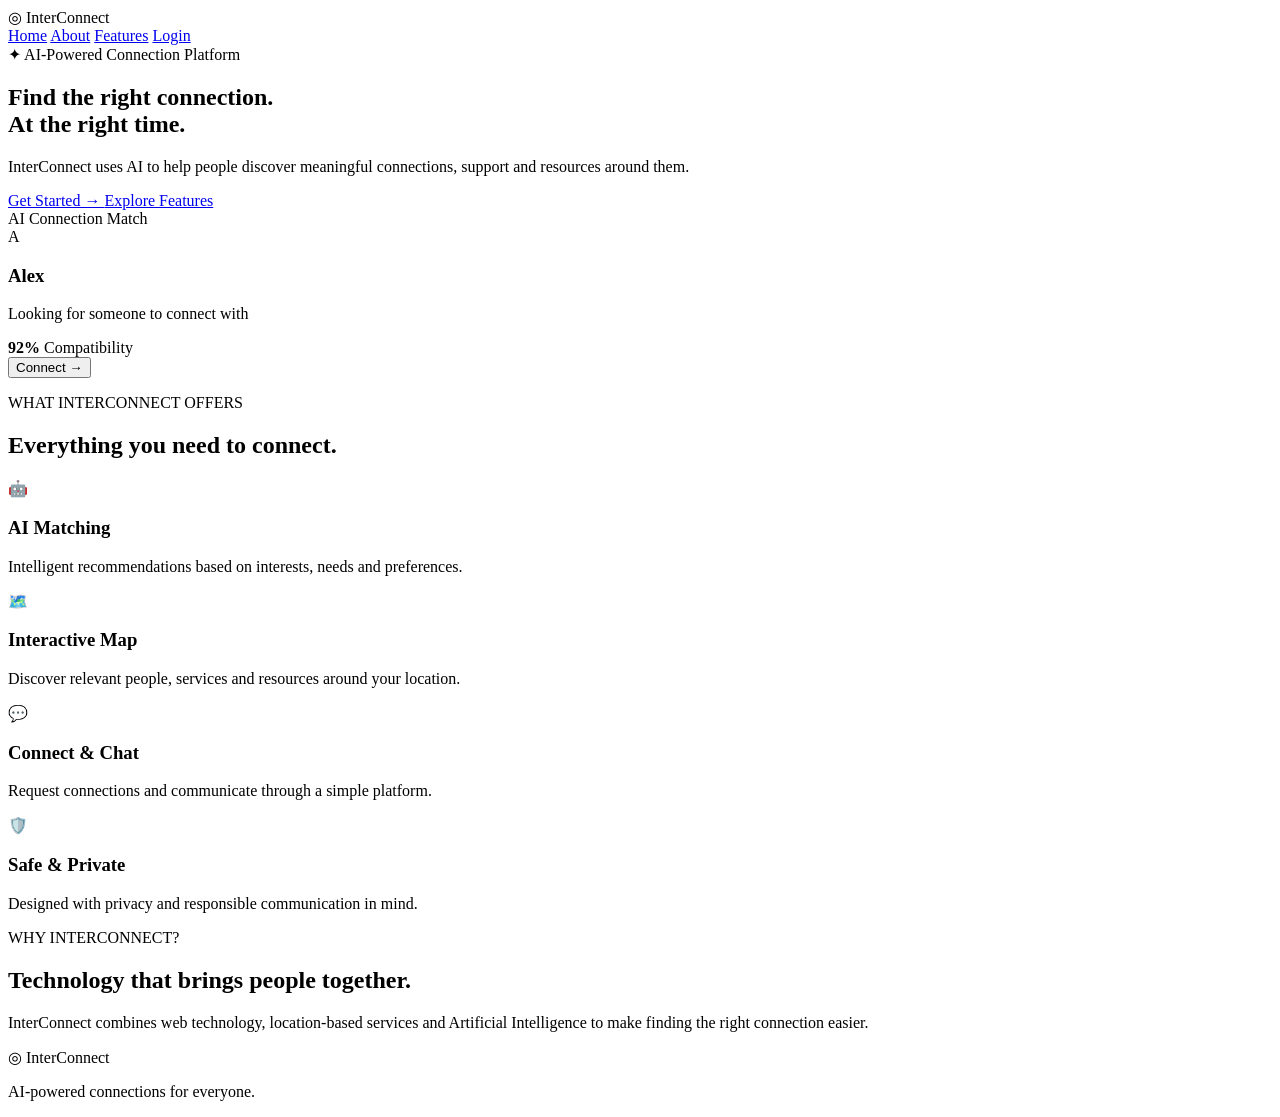
==== commit d1236eff: "Add files via upload" ====
--- a/index.html
+++ b/index.html
@@ -6,7 +6,7 @@
 
     <title>InterConnect</title>
 
-    <link rel="stylesheet" href="style.css">
+    <link rel="stylesheet" href="css/style.css">
 </head>
 
 <body>
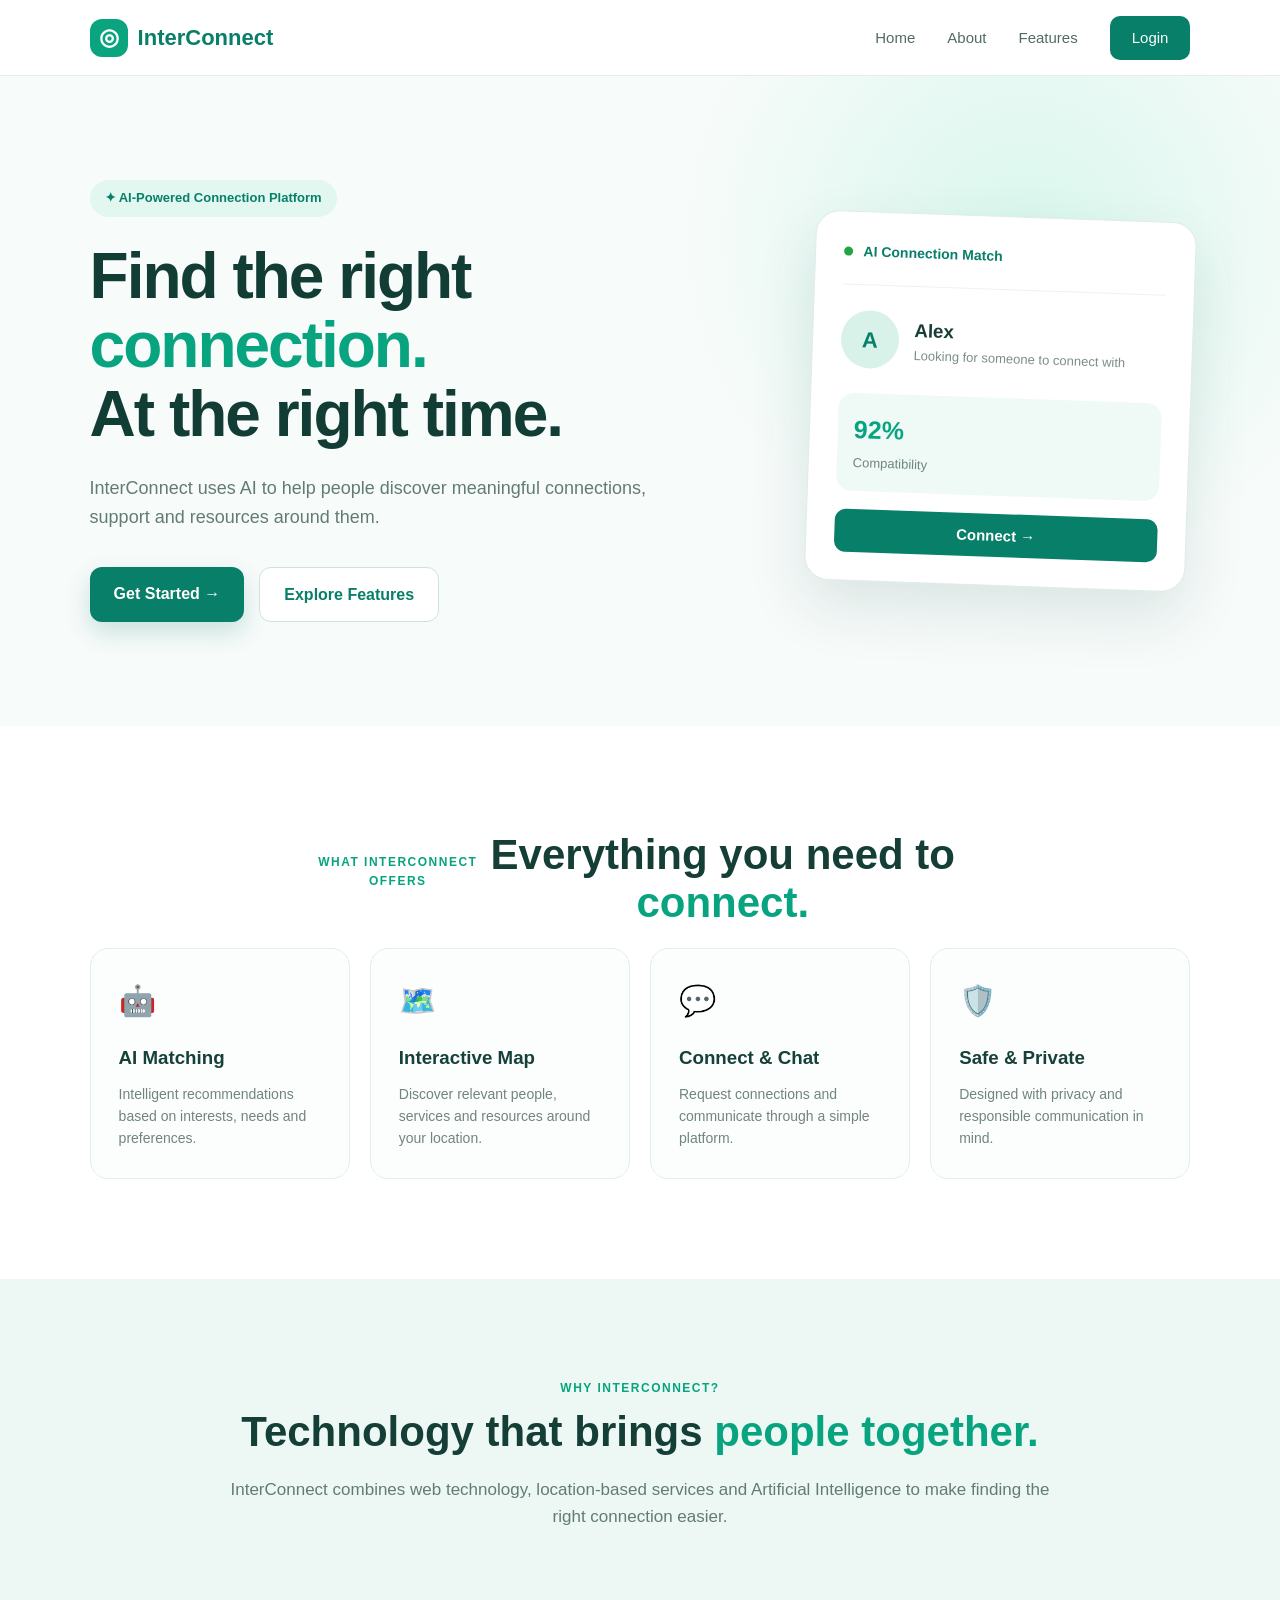
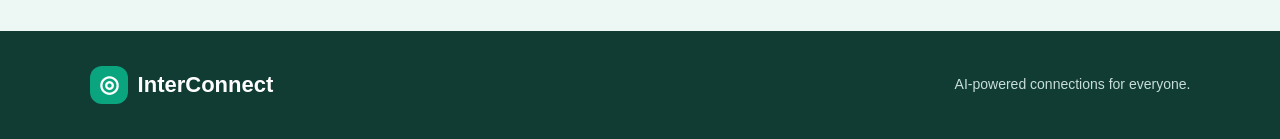
==== commit ebeeabbd: "Add files via upload" ====
--- a/index.html
+++ b/index.html
@@ -6,7 +6,7 @@
 
     <title>InterConnect</title>
 
-    <link rel="stylesheet" href="css/style.css">
+    <link rel="stylesheet" href="style.css">
 </head>
 
 <body>
--- a/style.css
+++ b/style.css
@@ -0,0 +1,3150 @@
+/* ================================
+   INTERCONNECT - MAIN STYLES
+================================ */
+
+* {
+    margin: 0;
+    padding: 0;
+    box-sizing: border-box;
+}
+
+html {
+    scroll-behavior: smooth;
+}
+
+body {
+    font-family: Arial, Helvetica, sans-serif;
+    background: #f7fbfa;
+    color: #12352f;
+    line-height: 1.6;
+}
+
+/* ================================
+   NAVBAR
+================================ */
+
+.navbar {
+    height: 76px;
+    padding: 0 7%;
+    display: flex;
+    align-items: center;
+    justify-content: space-between;
+    background: rgba(255, 255, 255, 0.95);
+    border-bottom: 1px solid #e3eeeb;
+    position: sticky;
+    top: 0;
+    z-index: 100;
+}
+
+.logo {
+    display: flex;
+    align-items: center;
+    gap: 10px;
+    font-size: 22px;
+    font-weight: 700;
+    color: #087f68;
+}
+
+.logo-icon {
+    width: 38px;
+    height: 38px;
+    border-radius: 12px;
+    background: #0aa47f;
+    color: white;
+    display: flex;
+    align-items: center;
+    justify-content: center;
+    font-size: 23px;
+}
+
+.navbar nav {
+    display: flex;
+    align-items: center;
+    gap: 32px;
+}
+
+.navbar nav a {
+    text-decoration: none;
+    color: #526b65;
+    font-size: 15px;
+    font-weight: 500;
+}
+
+.navbar nav a:hover {
+    color: #07866c;
+}
+
+.login-btn {
+    background: #087f68;
+    color: white !important;
+    padding: 10px 22px;
+    border-radius: 10px;
+}
+
+/* ================================
+   HERO
+================================ */
+
+.hero {
+    min-height: 650px;
+    padding: 90px 7%;
+    display: flex;
+    align-items: center;
+    justify-content: space-between;
+    gap: 70px;
+    background:
+        radial-gradient(circle at 80% 25%, #d9f7ed 0, transparent 30%),
+        #f7fbfa;
+}
+
+.hero-content {
+    max-width: 650px;
+}
+
+.badge {
+    display: inline-block;
+    background: #e1f7f0;
+    color: #087f68;
+    padding: 8px 15px;
+    border-radius: 30px;
+    font-size: 13px;
+    font-weight: 600;
+    margin-bottom: 25px;
+}
+
+.hero h1 {
+    font-size: clamp(42px, 5vw, 70px);
+    line-height: 1.08;
+    letter-spacing: -2px;
+    color: #123d35;
+    margin-bottom: 25px;
+}
+
+.hero h1 span,
+.section-heading span,
+.about h2 span {
+    color: #08a47f;
+}
+
+.hero-content > p {
+    max-width: 570px;
+    font-size: 18px;
+    color: #637b75;
+    margin-bottom: 35px;
+}
+
+.hero-buttons {
+    display: flex;
+    gap: 15px;
+    flex-wrap: wrap;
+}
+
+.primary-btn,
+.secondary-btn {
+    display: inline-block;
+    text-decoration: none;
+    padding: 14px 24px;
+    border-radius: 12px;
+    font-weight: 600;
+}
+
+.primary-btn {
+    background: #087f68;
+    color: white;
+    box-shadow: 0 10px 25px rgba(8, 127, 104, 0.2);
+}
+
+.secondary-btn {
+    background: white;
+    color: #087f68;
+    border: 1px solid #cfe3de;
+}
+
+/* ================================
+   HERO CARD
+================================ */
+
+.hero-visual {
+    width: 390px;
+    min-width: 320px;
+    display: flex;
+    justify-content: center;
+}
+
+.connection-card {
+    width: 100%;
+    background: white;
+    border: 1px solid #e0ece8;
+    border-radius: 24px;
+    padding: 28px;
+    box-shadow: 0 25px 60px rgba(19, 71, 62, 0.12);
+    transform: rotate(2deg);
+}
+
+.card-top {
+    color: #087f68;
+    font-size: 14px;
+    font-weight: 600;
+    padding-bottom: 22px;
+    border-bottom: 1px solid #edf3f1;
+}
+
+.online-dot {
+    display: inline-block;
+    width: 9px;
+    height: 9px;
+    background: #18bd78;
+    border-radius: 50%;
+    margin-right: 7px;
+}
+
+.profile {
+    display: flex;
+    align-items: center;
+    gap: 15px;
+    margin: 25px 0;
+}
+
+.avatar {
+    width: 58px;
+    height: 58px;
+    border-radius: 50%;
+    background: #d8f2ea;
+    color: #087f68;
+    display: flex;
+    align-items: center;
+    justify-content: center;
+    font-size: 22px;
+    font-weight: 700;
+}
+
+.profile h3 {
+    color: #183d36;
+}
+
+.profile p {
+    color: #7b8d88;
+    font-size: 13px;
+}
+
+.match {
+    background: #effaf6;
+    border-radius: 15px;
+    padding: 16px;
+    margin-bottom: 18px;
+}
+
+.match strong {
+    color: #08a47f;
+    font-size: 25px;
+    display: block;
+}
+
+.match span {
+    color: #70857f;
+    font-size: 13px;
+}
+
+.connection-card button {
+    width: 100%;
+    border: none;
+    background: #087f68;
+    color: white;
+    padding: 13px;
+    border-radius: 11px;
+    font-size: 15px;
+    font-weight: 600;
+}
+
+/* ================================
+   FEATURES
+================================ */
+
+.features {
+    padding: 100px 7%;
+    background: white;
+}
+
+.section-heading {
+    text-align: center;
+    max-width: 650px;
+    margin: 0 auto 55px;
+}
+
+.small-title {
+    color: #08a47f;
+    font-size: 12px;
+    font-weight: 700;
+    letter-spacing: 1.5px;
+    margin-bottom: 10px;
+}
+
+.section-heading h2,
+.about h2 {
+    font-size: 42px;
+    line-height: 1.15;
+    color: #143e36;
+}
+
+.feature-grid {
+    max-width: 1150px;
+    margin: auto;
+    display: grid;
+    grid-template-columns: repeat(4, 1fr);
+    gap: 20px;
+}
+
+.feature-card {
+    padding: 28px;
+    border: 1px solid #e4efec;
+    border-radius: 18px;
+    background: #fbfefd;
+    transition: 0.25s;
+}
+
+.feature-card:hover {
+    transform: translateY(-6px);
+    box-shadow: 0 15px 35px rgba(15, 80, 67, 0.08);
+}
+
+.feature-icon {
+    font-size: 30px;
+    margin-bottom: 18px;
+}
+
+.feature-card h3 {
+    margin-bottom: 10px;
+    color: #164139;
+}
+
+.feature-card p {
+    font-size: 14px;
+    color: #72847f;
+}
+
+/* ================================
+   ABOUT
+================================ */
+
+.about {
+    padding: 100px 7%;
+    background: #edf8f5;
+}
+
+.about > div {
+    max-width: 850px;
+    margin: auto;
+    text-align: center;
+}
+
+.about p:last-child {
+    margin-top: 20px;
+    color: #637b75;
+    font-size: 17px;
+}
+
+/* ================================
+   FOOTER
+================================ */
+
+footer {
+    padding: 35px 7%;
+    display: flex;
+    align-items: center;
+    justify-content: space-between;
+    background: #103c34;
+    color: #c8ddd8;
+}
+
+footer .logo {
+    color: white;
+}
+
+footer p {
+    font-size: 14px;
+}
+
+/* ================================
+   MOBILE
+================================ */
+
+@media (max-width: 850px) {
+
+    .navbar {
+        padding: 0 5%;
+    }
+
+    .navbar nav a:not(.login-btn) {
+        display: none;
+    }
+
+    .hero {
+        padding: 65px 6%;
+        flex-direction: column;
+        text-align: center;
+    }
+
+    .hero-content > p {
+        margin-left: auto;
+        margin-right: auto;
+    }
+
+    .hero-buttons {
+        justify-content: center;
+    }
+
+    .hero-visual {
+        width: 100%;
+        max-width: 390px;
+    }
+
+    .feature-grid {
+        grid-template-columns: 1fr 1fr;
+    }
+
+    footer {
+        flex-direction: column;
+        gap: 15px;
+    }
+}
+
+@media (max-width: 550px) {
+
+    .feature-grid {
+        grid-template-columns: 1fr;
+    }
+
+    .section-heading h2,
+    .about h2 {
+        font-size: 32px;
+    }
+
+    .hero h1 {
+        font-size: 42px;
+    }
+}
+/* ================================
+   LOGIN / AUTH PAGE
+================================ */
+
+.auth-page {
+    min-height: 100vh;
+    background:
+        radial-gradient(circle at 20% 20%, #ddf7ef 0, transparent 28%),
+        #f7fbfa;
+}
+
+.auth-container {
+    min-height: 100vh;
+    display: flex;
+    flex-direction: column;
+    align-items: center;
+    justify-content: center;
+    padding: 40px 20px;
+}
+
+.auth-logo {
+    text-decoration: none;
+    display: flex;
+    align-items: center;
+    gap: 10px;
+    color: #087f68;
+    font-size: 22px;
+    font-weight: 700;
+    margin-bottom: 25px;
+}
+
+.auth-card {
+    width: 100%;
+    max-width: 460px;
+    background: white;
+    border: 1px solid #e1ece9;
+    border-radius: 24px;
+    padding: 42px;
+    box-shadow: 0 25px 70px rgba(19, 71, 62, 0.10);
+}
+
+.auth-heading {
+    text-align: center;
+    margin-bottom: 30px;
+}
+
+.auth-heading h1 {
+    font-size: 38px;
+    color: #143e36;
+    margin-bottom: 8px;
+}
+
+.auth-heading p:last-child {
+    color: #71837e;
+    font-size: 14px;
+}
+
+.auth-card form {
+    display: flex;
+    flex-direction: column;
+}
+
+.auth-card form > label {
+    font-size: 14px;
+    font-weight: 600;
+    color: #38534c;
+    margin-bottom: 8px;
+}
+
+.auth-card input[type="email"],
+.auth-card input[type="password"] {
+    width: 100%;
+    padding: 14px 15px;
+    border: 1px solid #d6e5e1;
+    border-radius: 10px;
+    outline: none;
+    font-size: 14px;
+    margin-bottom: 20px;
+}
+
+.auth-card input:focus {
+    border-color: #08a47f;
+    box-shadow: 0 0 0 3px rgba(8, 164, 127, 0.08);
+}
+
+.form-options {
+    display: flex;
+    align-items: center;
+    justify-content: space-between;
+    margin-top: -5px;
+    margin-bottom: 22px;
+    font-size: 13px;
+}
+
+.form-options a,
+.switch-auth a {
+    color: #087f68;
+    text-decoration: none;
+    font-weight: 600;
+}
+
+.remember {
+    display: flex;
+    align-items: center;
+    gap: 7px;
+    color: #71837e;
+}
+
+.auth-submit {
+    border: none;
+    background: #087f68;
+    color: white;
+    padding: 14px;
+    border-radius: 11px;
+    font-size: 15px;
+    font-weight: 600;
+    cursor: pointer;
+}
+
+.auth-divider {
+    display: flex;
+    align-items: center;
+    gap: 15px;
+    margin: 25px 0;
+    color: #a1b1ad;
+    font-size: 11px;
+}
+
+.auth-divider::before,
+.auth-divider::after {
+    content: "";
+    height: 1px;
+    background: #e5eeeb;
+    flex: 1;
+}
+
+.switch-auth {
+    text-align: center;
+    color: #71837e;
+    font-size: 14px;
+}
+
+.auth-note {
+    margin-top: 20px;
+    font-size: 12px;
+    color: #82938e;
+}
+
+
+/* ================================
+   SIGNUP MODAL
+================================ */
+
+.signup-overlay {
+    position: fixed;
+    inset: 0;
+    background: rgba(10, 45, 38, 0.45);
+    backdrop-filter: blur(5px);
+    display: none;
+    align-items: center;
+    justify-content: center;
+    padding: 20px;
+    z-index: 500;
+}
+
+.signup-overlay.active {
+    display: flex;
+}
+
+.signup-card {
+    position: relative;
+    width: 100%;
+    max-width: 560px;
+    background: white;
+    border-radius: 24px;
+    padding: 40px;
+    box-shadow: 0 30px 80px rgba(0, 0, 0, 0.18);
+}
+
+.close-signup {
+    position: absolute;
+    top: 18px;
+    right: 20px;
+    border: none;
+    background: #f0f5f3;
+    color: #526b65;
+    width: 34px;
+    height: 34px;
+    border-radius: 50%;
+    font-size: 22px;
+    cursor: pointer;
+}
+
+.signup-card h2 {
+    font-size: 32px;
+    color: #143e36;
+    margin-bottom: 8px;
+}
+
+.signup-description {
+    color: #71837e;
+    margin-bottom: 25px;
+}
+
+.role-options {
+    display: flex;
+    flex-direction: column;
+    gap: 14px;
+}
+
+.role-card {
+    display: flex;
+    align-items: flex-start;
+    gap: 17px;
+    width: 100%;
+    padding: 20px;
+    background: #fbfefd;
+    border: 1px solid #dceae6;
+    border-radius: 16px;
+    text-align: left;
+    cursor: pointer;
+    transition: 0.2s;
+}
+
+.role-card:hover {
+    border-color: #08a47f;
+    background: #f1faf7;
+    transform: translateY(-2px);
+}
+
+.role-icon {
+    width: 48px;
+    height: 48px;
+    flex-shrink: 0;
+    border-radius: 13px;
+    background: #e0f5ee;
+    display: flex;
+    align-items: center;
+    justify-content: center;
+    font-size: 22px;
+}
+
+.role-card h3 {
+    color: #173f37;
+    margin-bottom: 4px;
+}
+
+.role-card p {
+    color: #71837e;
+    font-size: 13px;
+    line-height: 1.5;
+}
+
+
+/* MOBILE AUTH */
+
+@media (max-width: 550px) {
+
+    .auth-card {
+        padding: 30px 22px;
+    }
+
+    .signup-card {
+        padding: 32px 22px;
+    }
+
+    .auth-heading h1 {
+        font-size: 32px;
+    }
+
+    .signup-card h2 {
+        font-size: 27px;
+    }
+}
+/* ================================
+   SIGNUP PAGE
+================================ */
+
+.signup-form-card {
+    max-width: 520px;
+}
+
+.signup-role-selection {
+    display: flex;
+    flex-direction: column;
+    gap: 14px;
+    margin-bottom: 25px;
+}
+
+.hidden {
+    display: none !important;
+}
+
+.signup-form {
+    display: flex;
+    flex-direction: column;
+}
+
+.back-role {
+    align-self: flex-start;
+    border: none;
+    background: transparent;
+    color: #087f68;
+    padding: 0;
+    margin-bottom: 20px;
+    cursor: pointer;
+    font-weight: 600;
+}
+
+.selected-role {
+    background: #e8f7f2;
+    color: #087f68;
+    padding: 11px 14px;
+    border-radius: 10px;
+    font-size: 14px;
+    font-weight: 600;
+    margin-bottom: 22px;
+}
+
+.signup-form > label {
+    font-size: 14px;
+    font-weight: 600;
+    color: #38534c;
+    margin-bottom: 8px;
+}
+
+.signup-form input,
+.signup-form textarea {
+    width: 100%;
+    padding: 13px 14px;
+    border: 1px solid #d6e5e1;
+    border-radius: 10px;
+    outline: none;
+    font-family: inherit;
+    font-size: 14px;
+    margin-bottom: 18px;
+    resize: vertical;
+}
+
+.signup-form input:focus,
+.signup-form textarea:focus {
+    border-color: #08a47f;
+    box-shadow: 0 0 0 3px rgba(8, 164, 127, 0.08);
+}
+
+.two-inputs {
+    display: grid;
+    grid-template-columns: 1fr 1fr;
+    gap: 15px;
+}
+
+.two-inputs label {
+    display: block;
+    font-size: 14px;
+    font-weight: 600;
+    color: #38534c;
+    margin-bottom: 8px;
+}
+
+.availability {
+    display: flex;
+    gap: 20px;
+    margin-bottom: 20px;
+}
+
+.availability label {
+    display: flex;
+    align-items: center;
+    gap: 7px;
+    font-size: 14px;
+    color: #5e746e;
+}
+
+.availability input {
+    width: auto;
+    margin: 0;
+}
+
+.verification-note {
+    background: #f2f8f6;
+    border: 1px solid #dcebe7;
+    padding: 13px;
+    border-radius: 10px;
+    color: #617872;
+    font-size: 12px;
+    line-height: 1.5;
+    margin-bottom: 20px;
+}
+
+@media (max-width: 550px) {
+
+    .two-inputs {
+        grid-template-columns: 1fr;
+        gap: 0;
+    }
+}
+.signup-form-view {
+    display: none;
+}
+
+.signup-form-view label {
+    display: block;
+    margin-top: 14px;
+    margin-bottom: 6px;
+    font-weight: 600;
+}
+
+.signup-form-view input,
+.signup-form-view textarea {
+    width: 100%;
+    padding: 12px;
+    border: 1px solid #d5e3df;
+    border-radius: 10px;
+    box-sizing: border-box;
+    font-size: 15px;
+}
+
+.signup-form-view textarea {
+    resize: vertical;
+}
+
+.back-role {
+    border: none;
+    background: none;
+    padding: 0;
+    margin-bottom: 18px;
+    cursor: pointer;
+    font-size: 14px;
+    color: #167c6b;
+}
+
+.two-inputs {
+    display: grid;
+    grid-template-columns: 1fr 1fr;
+    gap: 12px;
+}
+/* =========================
+   DASHBOARD
+========================= */
+
+.dashboard-page {
+    margin: 0;
+    background: #f5f8f7;
+    color: #18332f;
+    font-family: Arial, sans-serif;
+}
+
+/* NAVBAR */
+
+.dashboard-nav {
+    height: 72px;
+    padding: 0 6%;
+    background: white;
+    display: flex;
+    align-items: center;
+    justify-content: space-between;
+    border-bottom: 1px solid #e5eeeb;
+}
+
+.dashboard-logo {
+    text-decoration: none;
+    color: #18332f;
+    font-size: 22px;
+    font-weight: 700;
+}
+
+.dashboard-logo .logo-icon {
+    margin-right: 8px;
+    color: #17806d;
+}
+
+.dashboard-nav-links {
+    display: flex;
+    gap: 30px;
+}
+
+.dashboard-nav-links a {
+    text-decoration: none;
+    color: #667874;
+    font-size: 14px;
+}
+
+.dashboard-nav-links a.active,
+.dashboard-nav-links a:hover {
+    color: #17806d;
+}
+
+.logout-btn {
+    border: 1px solid #d8e5e1;
+    background: white;
+    color: #31534d;
+    padding: 9px 18px;
+    border-radius: 10px;
+    cursor: pointer;
+}
+
+/* MAIN */
+
+.dashboard-container {
+    width: 88%;
+    max-width: 1200px;
+    margin: auto;
+    padding: 50px 0;
+}
+
+/* WELCOME */
+
+.dashboard-welcome {
+    margin-bottom: 35px;
+}
+
+.dashboard-welcome h1 {
+    margin: 8px 0;
+    font-size: 38px;
+}
+
+.dashboard-welcome p {
+    color: #71817d;
+    max-width: 650px;
+    line-height: 1.6;
+}
+
+/* QUICK CARDS */
+
+.dashboard-grid {
+    display: grid;
+    grid-template-columns: 1fr 1fr;
+    gap: 22px;
+}
+
+.dashboard-card {
+    background: white;
+    padding: 30px;
+    border-radius: 20px;
+    border: 1px solid #e4eeeb;
+    box-shadow: 0 8px 25px rgba(20, 60, 50, 0.05);
+}
+
+.card-icon {
+    font-size: 30px;
+    margin-bottom: 15px;
+}
+
+.dashboard-card h2 {
+    margin: 0 0 10px;
+}
+
+.dashboard-card p {
+    color: #71817d;
+    line-height: 1.6;
+}
+
+.dashboard-btn {
+    margin-top: 15px;
+    border: none;
+    background: #17806d;
+    color: white;
+    padding: 12px 20px;
+    border-radius: 10px;
+    cursor: pointer;
+    font-weight: 600;
+}
+
+.dashboard-btn:hover {
+    background: #116957;
+}
+
+/* SECTION */
+
+.dashboard-section {
+    margin-top: 45px;
+}
+
+.section-heading {
+    display: flex;
+    justify-content: space-between;
+    align-items: center;
+    margin-bottom: 20px;
+}
+
+.section-heading h2 {
+    margin-top: 5px;
+}
+
+.section-heading a {
+    color: #17806d;
+    text-decoration: none;
+}
+
+/* SUPPORTERS */
+
+.supporter-grid {
+    display: grid;
+    grid-template-columns: repeat(3, 1fr);
+    gap: 18px;
+}
+
+.supporter-card {
+    background: white;
+    border: 1px solid #e4eeeb;
+    border-radius: 18px;
+    padding: 22px;
+    display: flex;
+    flex-direction: column;
+    gap: 15px;
+}
+
+.supporter-avatar {
+    width: 52px;
+    height: 52px;
+    border-radius: 50%;
+    background: #dcefe9;
+    color: #17806d;
+    display: flex;
+    align-items: center;
+    justify-content: center;
+    font-weight: bold;
+    font-size: 20px;
+}
+
+.supporter-info h3 {
+    margin: 0 0 5px;
+}
+
+.supporter-info p,
+.supporter-info span {
+    color: #71817d;
+    font-size: 14px;
+}
+
+.supporter-card button {
+    border: 1px solid #17806d;
+    background: white;
+    color: #17806d;
+    padding: 10px;
+    border-radius: 9px;
+    cursor: pointer;
+}
+
+.supporter-card button:hover {
+    background: #17806d;
+    color: white;
+}
+
+/* AI INSIGHT */
+
+.ai-insight {
+    margin-top: 45px;
+    background: #e5f2ee;
+    border-radius: 20px;
+    padding: 30px;
+    display: flex;
+    align-items: center;
+    gap: 20px;
+}
+
+.ai-insight-icon {
+    font-size: 32px;
+}
+
+.ai-insight p {
+    color: #61736e;
+}
+
+.ai-insight .dashboard-btn {
+    margin-left: auto;
+}
+
+/* MOBILE */
+
+@media (max-width: 800px) {
+
+    .dashboard-nav-links {
+        display: none;
+    }
+
+    .dashboard-container {
+        width: 92%;
+    }
+
+    .dashboard-grid {
+        grid-template-columns: 1fr;
+    }
+
+    .supporter-grid {
+        grid-template-columns: 1fr;
+    }
+
+    .dashboard-welcome h1 {
+        font-size: 30px;
+    }
+
+    .ai-insight {
+        flex-direction: column;
+        align-items: flex-start;
+    }
+
+    .ai-insight .dashboard-btn {
+        margin-left: 0;
+    }
+}
+/* =========================================================
+   SUPPORT ASSESSMENT PAGE
+   ========================================================= */
+
+.support-page {
+    background: #f4f8f7;
+    color: #173f3a;
+}
+
+/* Main support section */
+.support-page .support-main {
+    max-width: 900px;
+    margin: 0 auto;
+    padding: 55px 24px 80px;
+}
+
+/* Heading */
+.support-page .support-header {
+    text-align: center;
+    margin-bottom: 35px;
+}
+
+.support-page .support-header .small-title {
+    color: #0c9b83;
+    font-size: 13px;
+    font-weight: 700;
+    letter-spacing: 2px;
+    margin-bottom: 12px;
+}
+
+.support-page .support-header h1 {
+    font-size: 42px;
+    line-height: 1.15;
+    margin: 0 0 12px;
+    color: #143f3a;
+}
+
+.support-page .support-header p {
+    color: #6d817e;
+    font-size: 16px;
+    max-width: 650px;
+    margin: 0 auto;
+}
+
+/* Assessment card */
+.support-page .support-form {
+    background: #ffffff;
+    border: 1px solid #e1ece9;
+    border-radius: 22px;
+    padding: 38px;
+    box-shadow: 0 12px 35px rgba(20, 63, 58, 0.08);
+}
+
+/* Individual sections */
+.support-page .form-section {
+    margin-bottom: 30px;
+}
+
+.support-page .form-section:last-of-type {
+    margin-bottom: 10px;
+}
+
+.support-page .form-section > label,
+.support-page .section-title {
+    display: block;
+    color: #173f3a;
+    font-size: 17px;
+    font-weight: 700;
+    margin-bottom: 8px;
+}
+
+.support-page .section-description {
+    color: #7b8e8b;
+    font-size: 14px;
+    margin-bottom: 14px;
+}
+
+/* Textareas */
+.support-page textarea {
+    width: 100%;
+    min-height: 130px;
+    box-sizing: border-box;
+    padding: 15px 16px;
+    border: 1px solid #d7e5e2;
+    border-radius: 12px;
+    background: #fbfdfc;
+    color: #173f3a;
+    font-family: inherit;
+    font-size: 15px;
+    resize: vertical;
+    outline: none;
+    transition: 0.2s ease;
+}
+
+.support-page textarea:focus {
+    border-color: #0c9b83;
+    box-shadow: 0 0 0 3px rgba(12, 155, 131, 0.10);
+    background: #ffffff;
+}
+
+/* =========================================================
+   CONCERN OPTIONS
+   ========================================================= */
+
+.support-page .concern-options {
+    display: grid;
+    grid-template-columns: repeat(2, 1fr);
+    gap: 12px;
+}
+
+.support-page .concern-option {
+    position: relative;
+}
+
+.support-page .concern-option input {
+    position: absolute;
+    opacity: 0;
+    pointer-events: none;
+}
+
+.support-page .concern-option label {
+    display: flex;
+    align-items: center;
+    gap: 10px;
+    min-height: 54px;
+    padding: 12px 15px;
+    box-sizing: border-box;
+    border: 1px solid #dce9e6;
+    border-radius: 12px;
+    background: #ffffff;
+    color: #355b56;
+    cursor: pointer;
+    transition: 0.2s ease;
+}
+
+.support-page .concern-option label:hover {
+    border-color: #0c9b83;
+    background: #f2faf8;
+}
+
+.support-page .concern-option input:checked + label {
+    border-color: #0c9b83;
+    background: #eaf8f4;
+    color: #087b69;
+    font-weight: 600;
+}
+
+/* =========================================================
+   INTENSITY + SUPPORT PREFERENCES
+   ========================================================= */
+
+.support-page .radio-options {
+    display: grid;
+    grid-template-columns: repeat(3, 1fr);
+    gap: 12px;
+}
+
+.support-page .radio-option {
+    position: relative;
+}
+
+.support-page .radio-option input {
+    position: absolute;
+    opacity: 0;
+    pointer-events: none;
+}
+
+.support-page .radio-option label {
+    display: flex;
+    justify-content: center;
+    align-items: center;
+    text-align: center;
+    min-height: 55px;
+    padding: 10px;
+    border: 1px solid #dce9e6;
+    border-radius: 12px;
+    background: #ffffff;
+    color: #355b56;
+    cursor: pointer;
+    transition: 0.2s ease;
+}
+
+.support-page .radio-option label:hover {
+    border-color: #0c9b83;
+}
+
+.support-page .radio-option input:checked + label {
+    border-color: #0c9b83;
+    background: #eaf8f4;
+    color: #087b69;
+    font-weight: 600;
+}
+
+/* Support preference cards */
+.support-page .support-preferences {
+    display: grid;
+    grid-template-columns: repeat(2, 1fr);
+    gap: 12px;
+}
+
+/* =========================================================
+   FIND MY SUPPORT BUTTON
+   ========================================================= */
+
+.support-page .support-submit {
+    width: 100%;
+    margin-top: 15px;
+    padding: 15px 22px;
+    border: none;
+    border-radius: 12px;
+    background: #108f79;
+    color: white;
+    font-size: 15px;
+    font-weight: 700;
+    cursor: pointer;
+    transition: 0.2s ease;
+}
+
+.support-page .support-submit:hover {
+    background: #087b69;
+    transform: translateY(-1px);
+}
+
+.support-page .support-note {
+    text-align: center;
+    margin-top: 15px;
+    color: #81918f;
+    font-size: 13px;
+}
+
+/* =========================================================
+   MOBILE
+   ========================================================= */
+
+@media (max-width: 700px) {
+
+    .support-page .support-main {
+        padding: 35px 15px 60px;
+    }
+
+    .support-page .support-header h1 {
+        font-size: 32px;
+    }
+
+    .support-page .support-form {
+        padding: 22px;
+        border-radius: 16px;
+    }
+
+    .support-page .concern-options,
+    .support-page .support-preferences {
+        grid-template-columns: 1fr;
+    }
+
+    .support-page .radio-options {
+        grid-template-columns: 1fr;
+    }
+}
+/* =========================================================
+   INTERCONNECT - SUPPORT ASSESSMENT UI
+   ========================================================= */
+
+.support-page {
+    background: #f3f8f7;
+    color: #173f3a;
+}
+
+/* ---------- MAIN CONTAINER ---------- */
+
+.support-container {
+    width: min(920px, calc(100% - 40px));
+    margin: 0 auto;
+    padding: 55px 0 80px;
+}
+
+/* ---------- HEADER ---------- */
+
+.support-header {
+    text-align: center;
+    margin-bottom: 35px;
+}
+
+.support-header .small-title {
+    color: #0b9b83;
+    font-size: 12px;
+    font-weight: 800;
+    letter-spacing: 2px;
+    margin-bottom: 12px;
+}
+
+.support-header h1 {
+    margin: 0;
+    color: #153f3a;
+    font-size: clamp(32px, 5vw, 46px);
+    line-height: 1.1;
+    font-weight: 750;
+}
+
+.support-header > p:last-child {
+    max-width: 650px;
+    margin: 15px auto 0;
+    color: #708783;
+    font-size: 16px;
+    line-height: 1.7;
+}
+
+/* ---------- FORM CARD ---------- */
+
+.support-form {
+    background: #ffffff;
+    border: 1px solid #dfece8;
+    border-radius: 24px;
+    padding: 38px;
+    box-shadow: 0 18px 50px rgba(24, 72, 65, 0.08);
+}
+
+/* ---------- QUESTIONS ---------- */
+
+.support-question {
+    margin-bottom: 34px;
+}
+
+.support-question > label {
+    display: block;
+    margin-bottom: 7px;
+    color: #173f3a;
+    font-size: 17px;
+    font-weight: 700;
+}
+
+.question-help {
+    margin: 0 0 13px;
+    color: #879895;
+    font-size: 13px;
+}
+
+/* ---------- TEXT AREAS ---------- */
+
+.support-question textarea {
+    display: block;
+    width: 100%;
+    box-sizing: border-box;
+
+    border: 1px solid #d7e6e2;
+    border-radius: 14px;
+
+    padding: 16px 17px;
+
+    background: #fbfdfc;
+    color: #183f3a;
+
+    font-family: inherit;
+    font-size: 15px;
+    line-height: 1.6;
+
+    resize: vertical;
+    outline: none;
+
+    transition: all 0.2s ease;
+}
+
+.support-question textarea:hover {
+    border-color: #b9d8d1;
+}
+
+.support-question textarea:focus {
+    border-color: #0c9b83;
+    background: #ffffff;
+    box-shadow: 0 0 0 4px rgba(12, 155, 131, 0.09);
+}
+
+.support-question textarea::placeholder {
+    color: #a3b2af;
+}
+
+/* ---------- OPTION GRID ---------- */
+
+.support-options {
+    display: grid;
+    grid-template-columns: repeat(2, 1fr);
+    gap: 12px;
+}
+
+/* ---------- OPTION CARD ---------- */
+
+.support-option {
+    position: relative;
+
+    display: flex;
+    align-items: center;
+
+    min-height: 58px;
+    padding: 13px 16px;
+
+    box-sizing: border-box;
+
+    border: 1px solid #dce9e6;
+    border-radius: 14px;
+
+    background: #ffffff;
+
+    cursor: pointer;
+
+    transition:
+        border-color 0.2s ease,
+        background 0.2s ease,
+        transform 0.2s ease,
+        box-shadow 0.2s ease;
+}
+
+.support-option:hover {
+    border-color: #9acdc1;
+    background: #f6fbfa;
+    transform: translateY(-2px);
+    box-shadow: 0 5px 15px rgba(20, 80, 70, 0.06);
+}
+
+/* Hide browser checkbox/radio */
+.support-option input {
+    position: absolute;
+    opacity: 0;
+    pointer-events: none;
+}
+
+/* Text */
+.support-option span {
+    width: 100%;
+    color: #365b56;
+    font-size: 14px;
+    font-weight: 500;
+}
+
+/* SELECTED STATE */
+.support-option:has(input:checked) {
+    border-color: #0c9b83;
+    background: #eaf8f4;
+    box-shadow: 0 5px 18px rgba(12, 155, 131, 0.10);
+}
+
+.support-option:has(input:checked) span {
+    color: #087965;
+    font-weight: 700;
+}
+
+/* Small selected indicator */
+.support-option:has(input:checked)::after {
+    content: "✓";
+
+    position: absolute;
+    right: 13px;
+    top: 50%;
+    transform: translateY(-50%);
+
+    width: 22px;
+    height: 22px;
+
+    display: flex;
+    align-items: center;
+    justify-content: center;
+
+    border-radius: 50%;
+
+    background: #0c9b83;
+    color: #ffffff;
+
+    font-size: 13px;
+    font-weight: 800;
+}
+
+/* ---------- SUBMIT AREA ---------- */
+
+.support-submit {
+    margin-top: 5px;
+    padding: 25px 0 0;
+
+    border-top: 1px solid #edf2f0;
+
+    text-align: center;
+}
+
+.support-submit .dashboard-btn {
+    display: inline-flex;
+    align-items: center;
+    justify-content: center;
+
+    min-width: 190px;
+
+    padding: 14px 24px;
+
+    border: none;
+    border-radius: 12px;
+
+    background: #0d927b;
+    color: #ffffff;
+
+    font-size: 14px;
+    font-weight: 700;
+
+    cursor: pointer;
+
+    box-shadow: 0 8px 18px rgba(13, 146, 123, 0.18);
+
+    transition: all 0.2s ease;
+}
+
+.support-submit .dashboard-btn:hover {
+    background: #087764;
+    transform: translateY(-2px);
+    box-shadow: 0 11px 24px rgba(13, 146, 123, 0.25);
+}
+
+.support-submit p {
+    margin: 12px 0 0;
+
+    color: #899a96;
+    font-size: 12px;
+}
+
+/* ---------- NAVBAR ACTIVE STATE ---------- */
+
+.dashboard-nav-links a.active {
+    color: #0c9b83;
+    font-weight: 700;
+}
+
+/* ---------- MOBILE ---------- */
+
+@media (max-width: 700px) {
+
+    .support-container {
+        width: min(100% - 24px, 920px);
+        padding: 35px 0 60px;
+    }
+
+    .support-form {
+        padding: 22px;
+        border-radius: 18px;
+    }
+
+    .support-options {
+        grid-template-columns: 1fr;
+    }
+
+    .support-header h1 {
+        font-size: 32px;
+    }
+
+    .support-header > p:last-child {
+        font-size: 14px;
+    }
+
+    .support-question {
+        margin-bottom: 27px;
+    }
+}
+/* =========================================
+   FIND SUPPORT / SUPPORTERS PAGE
+========================================= */
+
+.supporters-container {
+    max-width: 1100px;
+    margin: 0 auto;
+    padding: 70px 30px 90px;
+}
+
+/* Heading */
+
+.supporters-heading {
+    text-align: center;
+    margin-bottom: 45px;
+}
+
+.supporters-heading .small-title {
+    margin-bottom: 12px;
+}
+
+.supporters-heading h1 {
+    font-size: 42px;
+    margin: 0 0 14px;
+    color: #123f3b;
+    letter-spacing: -1px;
+}
+
+.supporters-heading > p:last-child {
+    max-width: 650px;
+    margin: 0 auto;
+    color: #667b79;
+    font-size: 16px;
+    line-height: 1.7;
+}
+
+
+/* Filters */
+
+.support-filters {
+    background: white;
+    border: 1px solid #dce9e6;
+    border-radius: 18px;
+    padding: 22px 25px;
+    margin-bottom: 35px;
+
+    display: flex;
+    align-items: end;
+    gap: 20px;
+
+    box-shadow: 0 8px 25px rgba(20, 70, 65, 0.06);
+}
+
+.support-filters > div {
+    display: flex;
+    flex-direction: column;
+    gap: 8px;
+}
+
+.support-filters label {
+    font-size: 13px;
+    font-weight: 600;
+    color: #315c58;
+}
+
+.support-filters select {
+    min-width: 210px;
+    padding: 11px 14px;
+    border: 1px solid #cbdedb;
+    border-radius: 10px;
+    background: #f8fbfa;
+    color: #173f3b;
+    font-size: 14px;
+    cursor: pointer;
+    outline: none;
+}
+
+.support-filters select:focus {
+    border-color: #0f927f;
+}
+
+
+/* Supporter grid */
+
+.supporters-grid {
+    display: grid;
+    grid-template-columns: repeat(3, 1fr);
+    gap: 24px;
+}
+
+
+/* Supporter card */
+
+.supporter-profile-card {
+    background: white;
+    border: 1px solid #dce9e6;
+    border-radius: 20px;
+    padding: 26px;
+
+    box-shadow: 0 8px 25px rgba(20, 70, 65, 0.06);
+
+    transition: transform 0.25s ease,
+                box-shadow 0.25s ease,
+                border-color 0.25s ease;
+}
+
+.supporter-profile-card:hover {
+    transform: translateY(-6px);
+    border-color: #a9d8d0;
+    box-shadow: 0 16px 35px rgba(20, 70, 65, 0.12);
+}
+
+
+/* Card top */
+
+.profile-top {
+    display: flex;
+    justify-content: space-between;
+    align-items: center;
+    margin-bottom: 20px;
+}
+
+
+/* Avatar */
+
+.large-avatar {
+    width: 58px;
+    height: 58px;
+
+    border-radius: 50%;
+
+    display: flex;
+    align-items: center;
+    justify-content: center;
+
+    background: #dff3ef;
+    color: #0c8273;
+
+    font-size: 22px;
+    font-weight: 700;
+}
+
+
+/* Availability */
+
+.available-badge {
+    background: #e8f7ee;
+    color: #23814c;
+
+    padding: 7px 11px;
+    border-radius: 20px;
+
+    font-size: 12px;
+    font-weight: 600;
+}
+
+
+/* Name */
+
+.supporter-profile-card h2 {
+    margin: 0 0 6px;
+
+    color: #123f3b;
+    font-size: 22px;
+}
+
+
+/* Role */
+
+.supporter-role {
+    margin: 0 0 15px;
+
+    color: #0c927f;
+    font-size: 14px;
+    font-weight: 600;
+}
+
+
+/* Description */
+
+.supporter-description {
+    color: #687d7a;
+    font-size: 14px;
+    line-height: 1.6;
+
+    min-height: 67px;
+
+    margin-bottom: 18px;
+}
+
+
+/* Tags */
+
+.support-tags {
+    display: flex;
+    flex-wrap: wrap;
+    gap: 7px;
+
+    margin-bottom: 22px;
+}
+
+.support-tags span {
+    background: #f0f7f5;
+    color: #456a66;
+
+    border: 1px solid #dceae7;
+
+    padding: 6px 9px;
+    border-radius: 20px;
+
+    font-size: 11px;
+}
+
+
+/* Connect button */
+
+.connect-btn {
+    width: 100%;
+
+    padding: 12px 16px;
+
+    border: none;
+    border-radius: 10px;
+
+    background: #108d7c;
+    color: white;
+
+    font-size: 14px;
+    font-weight: 600;
+
+    cursor: pointer;
+
+    transition: background 0.2s ease,
+                transform 0.2s ease;
+}
+
+.connect-btn:hover {
+    background: #087566;
+    transform: translateY(-1px);
+}
+
+
+/* Mobile */
+
+@media (max-width: 850px) {
+
+    .supporters-grid {
+        grid-template-columns: 1fr 1fr;
+    }
+
+    .supporters-heading h1 {
+        font-size: 34px;
+    }
+
+}
+
+
+@media (max-width: 600px) {
+
+    .supporters-container {
+        padding: 45px 18px 70px;
+    }
+
+    .supporters-heading h1 {
+        font-size: 30px;
+    }
+
+    .support-filters {
+        flex-direction: column;
+        align-items: stretch;
+    }
+
+    .support-filters select {
+        width: 100%;
+    }
+
+    .supporters-grid {
+        grid-template-columns: 1fr;
+    }
+
+}
+/* =========================================
+   PROFILE PAGE
+========================================= */
+
+.profile-container {
+    max-width: 1050px;
+    margin: 0 auto;
+    padding: 65px 30px 90px;
+}
+
+.profile-header {
+    text-align: center;
+    margin-bottom: 45px;
+}
+
+.profile-header h1 {
+    margin: 0 0 12px;
+    font-size: 42px;
+    color: #123f3b;
+}
+
+.profile-header > p:last-child {
+    max-width: 620px;
+    margin: 0 auto;
+    color: #687d79;
+    line-height: 1.7;
+}
+
+
+/* PROFILE LAYOUT */
+
+.profile-layout {
+    display: grid;
+    grid-template-columns: 280px 1fr;
+    gap: 25px;
+    align-items: start;
+}
+
+
+/* PROFILE CARD */
+
+.profile-card {
+    background: white;
+    border: 1px solid #dce9e6;
+    border-radius: 22px;
+    padding: 35px 25px;
+    text-align: center;
+
+    box-shadow: 0 10px 30px rgba(20, 70, 65, 0.07);
+}
+
+.profile-avatar {
+    width: 90px;
+    height: 90px;
+    margin: 0 auto 20px;
+
+    border-radius: 50%;
+
+    display: flex;
+    align-items: center;
+    justify-content: center;
+
+    background: #dff3ef;
+    color: #0b8b78;
+
+    font-size: 34px;
+    font-weight: 700;
+}
+
+.profile-card h2 {
+    margin: 0 0 7px;
+    color: #123f3b;
+}
+
+.profile-card > p {
+    margin: 0 0 15px;
+    color: #0c927f;
+    font-weight: 600;
+}
+
+.profile-status {
+    display: inline-block;
+
+    background: #e8f7ee;
+    color: #23814c;
+
+    padding: 7px 13px;
+    border-radius: 20px;
+
+    font-size: 12px;
+    font-weight: 600;
+}
+
+
+/* DETAILS CARD */
+
+.profile-details {
+    background: white;
+    border: 1px solid #dce9e6;
+    border-radius: 22px;
+    padding: 30px;
+
+    box-shadow: 0 10px 30px rgba(20, 70, 65, 0.07);
+}
+
+.profile-details-header {
+    display: flex;
+    justify-content: space-between;
+    align-items: center;
+
+    margin-bottom: 25px;
+}
+
+.profile-details-header h2 {
+    margin: 5px 0 0;
+    color: #123f3b;
+}
+
+.edit-profile-btn {
+    padding: 10px 16px;
+
+    border: 1px solid #bcd9d4;
+    border-radius: 9px;
+
+    background: #f6fbfa;
+    color: #087c6d;
+
+    font-weight: 600;
+    cursor: pointer;
+}
+
+.edit-profile-btn:hover {
+    background: #e8f7f3;
+}
+
+
+/* INFORMATION GRID */
+
+.profile-info-grid {
+    display: grid;
+    grid-template-columns: 1fr 1fr;
+    gap: 14px;
+}
+
+.profile-info-item {
+    padding: 17px;
+
+    background: #f7faf9;
+    border: 1px solid #e5efed;
+    border-radius: 12px;
+}
+
+.profile-info-item span {
+    display: block;
+
+    margin-bottom: 6px;
+
+    color: #8a9b98;
+    font-size: 12px;
+}
+
+.profile-info-item strong {
+    color: #315a55;
+    font-size: 14px;
+    word-break: break-word;
+}
+
+
+/* ABOUT */
+
+.profile-about {
+    margin-top: 25px;
+    padding-top: 23px;
+    border-top: 1px solid #e7efed;
+}
+
+.profile-about p:last-child {
+    margin: 8px 0 0;
+
+    color: #667b78;
+    line-height: 1.7;
+}
+
+
+/* MOBILE */
+
+@media (max-width: 750px) {
+
+    .profile-container {
+        padding: 45px 18px 70px;
+    }
+
+    .profile-header h1 {
+        font-size: 32px;
+    }
+
+    .profile-layout {
+        grid-template-columns: 1fr;
+    }
+
+    .profile-info-grid {
+        grid-template-columns: 1fr;
+    }
+
+    .profile-details-header {
+        align-items: flex-start;
+        gap: 15px;
+    }
+
+}
+/* =========================================
+   MESSAGES PAGE
+========================================= */
+
+.messages-container {
+    max-width: 1100px;
+    margin: 0 auto;
+    padding: 55px 30px;
+}
+
+.messages-heading {
+    margin-bottom: 30px;
+}
+
+.messages-heading h1 {
+    font-size: 38px;
+    color: #123f3a;
+    margin: 8px 0;
+}
+
+.messages-heading p {
+    color: #6b8582;
+    font-size: 16px;
+}
+
+
+/* MAIN MESSAGES LAYOUT */
+
+.messages-layout {
+    display: grid;
+    grid-template-columns: 320px 1fr;
+    min-height: 600px;
+    background: #ffffff;
+    border: 1px solid #dce9e6;
+    border-radius: 20px;
+    overflow: hidden;
+    box-shadow: 0 10px 30px rgba(20, 70, 65, 0.08);
+}
+
+
+/* CONVERSATION LIST */
+
+.conversations-panel {
+    background: #f5faf8;
+    border-right: 1px solid #dce9e6;
+    padding: 22px;
+}
+
+.conversations-panel h2 {
+    font-size: 20px;
+    color: #123f3a;
+    margin-bottom: 18px;
+}
+
+
+/* CONVERSATION CARD */
+
+.conversation-card {
+    display: flex;
+    align-items: center;
+    gap: 13px;
+    padding: 15px;
+    margin-bottom: 10px;
+    border-radius: 14px;
+    cursor: pointer;
+    transition: 0.2s ease;
+    background: transparent;
+}
+
+.conversation-card:hover {
+    background: #e8f4f0;
+}
+
+.conversation-card.active {
+    background: #dff1eb;
+}
+
+
+/* AVATAR */
+
+.message-avatar {
+    width: 48px;
+    height: 48px;
+    min-width: 48px;
+    border-radius: 50%;
+    background: #d9eee8;
+    color: #118b78;
+    display: flex;
+    align-items: center;
+    justify-content: center;
+    font-weight: 700;
+    font-size: 18px;
+}
+
+
+/* CONVERSATION INFO */
+
+.conversation-info {
+    min-width: 0;
+}
+
+.conversation-info h3 {
+    margin: 0 0 4px;
+    color: #163f3a;
+    font-size: 15px;
+}
+
+.conversation-info p {
+    margin: 0;
+    color: #78908d;
+    font-size: 13px;
+    white-space: nowrap;
+    overflow: hidden;
+    text-overflow: ellipsis;
+}
+
+
+/* CHAT AREA */
+
+.chat-panel {
+    display: flex;
+    flex-direction: column;
+    background: #ffffff;
+}
+
+.chat-header {
+    display: flex;
+    align-items: center;
+    gap: 14px;
+    padding: 20px 24px;
+    border-bottom: 1px solid #e1ece9;
+}
+
+.chat-header h2 {
+    margin: 0;
+    color: #123f3a;
+    font-size: 18px;
+}
+
+.chat-header p {
+    margin: 4px 0 0;
+    color: #7a908d;
+    font-size: 13px;
+}
+
+
+/* CHAT MESSAGES */
+
+.chat-messages {
+    flex: 1;
+    padding: 25px;
+    overflow-y: auto;
+    background: #fbfdfc;
+}
+
+.message {
+    max-width: 70%;
+    margin-bottom: 18px;
+}
+
+.message p {
+    margin: 0;
+    padding: 12px 16px;
+    border-radius: 16px;
+    font-size: 14px;
+    line-height: 1.5;
+}
+
+.message.received p {
+    background: #e8f3f0;
+    color: #234641;
+    border-bottom-left-radius: 5px;
+}
+
+.message.sent {
+    margin-left: auto;
+}
+/* InterConnect deployed stylesheet */
+
+.message.sent p {
+    background: #138f7b;
+    color: white;
+    border-bottom-right-radius: 5px;
+}
+
+.message-time {
+    display: block;
+    margin-top: 5px;
+    font-size: 11px;
+    color: #9aa9a7;
+}
+
+
+/* MESSAGE INPUT */
+
+.chat-input {
+    display: flex;
+    gap: 10px;
+    padding: 18px;
+    border-top: 1px solid #e1ece9;
+    background: white;
+}
+
+.chat-input input {
+    flex: 1;
+    padding: 13px 16px;
+    border: 1px solid #d5e4e1;
+    border-radius: 12px;
+    outline: none;
+    font-size: 14px;
+}
+
+.chat-input input:focus {
+    border-color: #13917d;
+}
+
+.chat-input button {
+    padding: 12px 22px;
+    border: none;
+    border-radius: 11px;
+    background: #138f7b;
+    color: white;
+    font-weight: 600;
+    cursor: pointer;
+    transition: 0.2s ease;
+}
+
+.chat-input button:hover {
+    background: #0d7566;
+}
+
+
+/* MOBILE */
+
+@media (max-width: 800px) {
+
+    .messages-container {
+        padding: 35px 15px;
+    }
+
+    .messages-layout {
+        grid-template-columns: 1fr;
+    }
+
+    .conversations-panel {
+        border-right: none;
+        border-bottom: 1px solid #dce9e6;
+    }
+
+    .chat-panel {
+        min-height: 500px;
+    }
+
+    .messages-heading h1 {
+        font-size: 30px;
+    }
+
+}
+/* =========================================
+   MESSAGES PAGE
+========================================= */
+
+.messages-container {
+    max-width: 1100px;
+    margin: 0 auto;
+    padding: 55px 30px;
+}
+
+.messages-header {
+    margin-bottom: 30px;
+}
+
+.messages-header h1 {
+    font-size: 38px;
+    color: #123f3a;
+    margin: 8px 0;
+}
+
+.messages-header > p:last-child {
+    color: #6b8582;
+    font-size: 16px;
+}
+
+
+/* MAIN CHAT BOX */
+
+.messages-layout {
+    display: grid;
+    grid-template-columns: 320px 1fr;
+    min-height: 600px;
+
+    background: #ffffff;
+
+    border: 1px solid #dce9e6;
+    border-radius: 20px;
+
+    overflow: hidden;
+
+    box-shadow: 0 12px 35px rgba(20, 70, 65, 0.08);
+}
+
+
+/* =========================================
+   CONVERSATION PANEL
+========================================= */
+
+.conversation-panel {
+    background: #f5faf8;
+    border-right: 1px solid #dce9e6;
+}
+
+.conversation-heading {
+    display: flex;
+    align-items: center;
+    justify-content: space-between;
+
+    padding: 22px;
+
+    border-bottom: 1px solid #dce9e6;
+}
+
+.conversation-heading h2 {
+    margin: 0;
+    color: #123f3a;
+    font-size: 20px;
+}
+
+.conversation-heading span {
+    width: 26px;
+    height: 26px;
+
+    display: flex;
+    align-items: center;
+    justify-content: center;
+
+    border-radius: 50%;
+
+    background: #dcefe9;
+    color: #118b78;
+
+    font-size: 12px;
+    font-weight: 700;
+}
+
+
+/* CONVERSATION */
+
+.conversation {
+    position: relative;
+
+    display: flex;
+    align-items: center;
+
+    gap: 13px;
+
+    padding: 17px 18px;
+
+    cursor: pointer;
+
+    border-bottom: 1px solid #e5efed;
+
+    transition: 0.2s ease;
+}
+
+.conversation:hover {
+    background: #e8f4f0;
+}
+
+.active-conversation {
+    background: #dff1eb;
+    border-left: 4px solid #13917d;
+}
+
+
+/* AVATAR */
+
+.conversation-avatar {
+    width: 48px;
+    height: 48px;
+
+    min-width: 48px;
+
+    display: flex;
+    align-items: center;
+    justify-content: center;
+
+    border-radius: 50%;
+
+    background: #d7eee8;
+
+    color: #118b78;
+
+    font-size: 17px;
+    font-weight: 700;
+}
+
+
+/* CONVERSATION INFORMATION */
+
+.conversation-info {
+    min-width: 0;
+    flex: 1;
+}
+
+.conversation-info h3 {
+    margin: 0 0 3px;
+
+    color: #173f3a;
+
+    font-size: 15px;
+}
+
+.conversation-info p {
+    margin: 0 0 5px;
+
+    color: #6f8784;
+
+    font-size: 12px;
+}
+
+.conversation-info span {
+    display: block;
+
+    color: #8a9c99;
+
+    font-size: 12px;
+
+    white-space: nowrap;
+    overflow: hidden;
+    text-overflow: ellipsis;
+}
+
+
+/* ONLINE DOT */
+
+.online-dot {
+    width: 9px;
+    height: 9px;
+
+    border-radius: 50%;
+
+    background: #22a447;
+
+    align-self: flex-start;
+
+    margin-top: 5px;
+}
+
+
+/* =========================================
+   CHAT PANEL
+========================================= */
+
+.chat-panel {
+    display: flex;
+    flex-direction: column;
+
+    background: #ffffff;
+
+    min-width: 0;
+}
+
+
+/* CHAT HEADER */
+
+.chat-header {
+    padding: 18px 24px;
+
+    border-bottom: 1px solid #e1ece9;
+
+    background: #ffffff;
+}
+
+.chat-person {
+    display: flex;
+    align-items: center;
+
+    gap: 13px;
+}
+
+.chat-person h2 {
+    margin: 0 0 4px;
+
+    color: #123f3a;
+
+    font-size: 18px;
+}
+
+.chat-person p {
+    margin: 0;
+
+    color: #6f8985;
+
+    font-size: 13px;
+}
+
+
+/* =========================================
+   CHAT MESSAGES
+========================================= */
+
+.chat-messages {
+    flex: 1;
+
+    padding: 28px;
+
+    overflow-y: auto;
+
+    background: #fbfdfc;
+
+    display: flex;
+    flex-direction: column;
+
+    gap: 15px;
+}
+
+
+/* MESSAGE */
+
+.message {
+    max-width: 70%;
+}
+
+.message p {
+    margin: 0;
+
+    padding: 12px 16px;
+
+    border-radius: 16px;
+
+    font-size: 14px;
+
+    line-height: 1.5;
+}
+
+.message span {
+    display: block;
+
+    margin-top: 5px;
+
+    font-size: 11px;
+
+    color: #9aa9a7;
+}
+
+
+/* RECEIVED MESSAGE */
+
+.message.received {
+    align-self: flex-start;
+}
+
+.message.received p {
+    background: #e8f3f0;
+
+    color: #234641;
+
+    border-bottom-left-radius: 5px;
+}
+
+
+/* SENT MESSAGE */
+
+.message.sent {
+    align-self: flex-end;
+
+    text-align: right;
+}
+
+.message.sent p {
+    background: #138f7b;
+
+    color: #ffffff;
+
+    border-bottom-right-radius: 5px;
+}
+
+
+/* =========================================
+   MESSAGE INPUT
+========================================= */
+
+.message-input-area {
+    display: flex;
+
+    gap: 10px;
+
+    padding: 17px;
+
+    background: #ffffff;
+
+    border-top: 1px solid #e1ece9;
+}
+
+.message-input-area input {
+    flex: 1;
+
+    padding: 13px 16px;
+
+    border: 1px solid #d5e4e1;
+
+    border-radius: 12px;
+
+    outline: none;
+
+    font-size: 14px;
+
+    color: #173f3a;
+
+    transition: 0.2s ease;
+}
+
+.message-input-area input:focus {
+    border-color: #13917d;
+
+    box-shadow: 0 0 0 3px rgba(19, 145, 125, 0.08);
+}
+
+.message-input-area button {
+    padding: 12px 22px;
+
+    border: none;
+
+    border-radius: 11px;
+
+    background: #138f7b;
+
+    color: #ffffff;
+
+    font-weight: 600;
+
+    cursor: pointer;
+
+    transition: 0.2s ease;
+}
+
+.message-input-area button:hover {
+    background: #0d7566;
+
+    transform: translateY(-1px);
+}
+
+
+/* =========================================
+   MOBILE
+========================================= */
+
+@media (max-width: 800px) {
+
+    .messages-container {
+        padding: 35px 15px;
+    }
+
+    .messages-header h1 {
+        font-size: 30px;
+    }
+
+    .messages-layout {
+        grid-template-columns: 1fr;
+    }
+
+    .conversation-panel {
+        border-right: none;
+        border-bottom: 1px solid #dce9e6;
+    }
+
+    .conversation {
+        padding: 14px;
+    }
+
+    .chat-panel {
+        min-height: 500px;
+    }
+
+    .chat-messages {
+        padding: 20px;
+    }
+
+    .message {
+        max-width: 85%;
+    }
+
+    .message-input-area {
+        padding: 12px;
+    }
+
+    .message-input-area button {
+        padding: 10px 15px;
+    }
+}
+/* =========================================
+   RECOMMENDATIONS / MATCHES PAGE
+========================================= */
+
+.recommendations-container {
+    max-width: 1050px;
+    margin: 0 auto;
+    padding: 55px 25px 80px;
+}
+
+.recommendations-header {
+    text-align: center;
+    margin-bottom: 35px;
+}
+
+.recommendations-header h1 {
+    font-size: 42px;
+    color: #123f42;
+    margin: 10px 0 12px;
+    line-height: 1.15;
+}
+
+.recommendations-header > p:last-child {
+    color: #647b7d;
+    font-size: 16px;
+    max-width: 650px;
+    margin: 0 auto;
+    line-height: 1.6;
+}
+
+
+/* SUPPORT NEEDS SUMMARY */
+
+.match-summary {
+    display: flex;
+    align-items: center;
+    gap: 20px;
+    background: linear-gradient(135deg, #e8f7f3, #f3fbf9);
+    border: 1px solid #d6ebe7;
+    border-radius: 18px;
+    padding: 25px 30px;
+    margin-bottom: 45px;
+    box-shadow: 0 8px 25px rgba(18, 63, 66, 0.06);
+}
+
+.match-summary-icon {
+    width: 58px;
+    height: 58px;
+    min-width: 58px;
+    border-radius: 16px;
+    background: white;
+    display: flex;
+    align-items: center;
+    justify-content: center;
+    font-size: 28px;
+    box-shadow: 0 5px 15px rgba(18, 63, 66, 0.08);
+}
+
+.match-summary h2 {
+    margin: 5px 0 7px;
+    color: #123f42;
+    font-size: 22px;
+}
+
+.match-summary p:not(.small-title) {
+    margin: 0;
+    color: #647b7d;
+    line-height: 1.5;
+}
+
+
+/* SECTION HEADING */
+
+.matches-section-heading {
+    margin-bottom: 22px;
+}
+
+.matches-section-heading h2 {
+    margin: 6px 0 0;
+    font-size: 30px;
+    color: #123f42;
+}
+
+
+/* MATCH GRID */
+
+.matches-grid {
+    display: grid;
+    grid-template-columns: repeat(3, 1fr);
+    gap: 22px;
+}
+
+
+/* MATCH CARD */
+
+.match-card {
+    background: white;
+    border: 1px solid #dce9e7;
+    border-radius: 18px;
+    padding: 24px;
+    box-shadow: 0 8px 25px rgba(18, 63, 66, 0.06);
+    transition: all 0.25s ease;
+    display: flex;
+    flex-direction: column;
+}
+
+.match-card:hover {
+    transform: translateY(-5px);
+    box-shadow: 0 15px 35px rgba(18, 63, 66, 0.11);
+    border-color: #b9ddd6;
+}
+
+
+/* CARD TOP */
+
+.match-card-top {
+    display: flex;
+    justify-content: space-between;
+    align-items: center;
+    margin-bottom: 20px;
+}
+
+.match-avatar {
+    width: 52px;
+    height: 52px;
+    border-radius: 50%;
+    background: #dff3ee;
+    color: #118b78;
+    display: flex;
+    align-items: center;
+    justify-content: center;
+    font-size: 20px;
+    font-weight: 700;
+}
+
+.match-badge {
+    background: #e8f7f3;
+    color: #108674;
+    border-radius: 20px;
+    padding: 7px 12px;
+    font-size: 12px;
+    font-weight: 600;
+}
+
+
+/* CARD CONTENT */
+
+.match-card h2 {
+    margin: 0 0 5px;
+    color: #123f42;
+    font-size: 21px;
+}
+
+.match-role {
+    margin: 0 0 14px;
+    color: #118b78;
+    font-size: 14px;
+    font-weight: 600;
+}
+
+.match-description {
+    color: #667b7d;
+    font-size: 14px;
+    line-height: 1.6;
+    margin: 0 0 18px;
+}
+
+
+/* TAGS */
+
+.match-tags {
+    display: flex;
+    flex-wrap: wrap;
+    gap: 7px;
+    margin-bottom: 20px;
+}
+
+.match-tags span {
+    background: #f1f7f6;
+    color: #46696a;
+    border-radius: 20px;
+    padding: 6px 10px;
+    font-size: 12px;
+}
+
+
+/* WHY THIS MATCH */
+
+.match-reason {
+    background: #f7faf9;
+    border-radius: 12px;
+    padding: 14px;
+    margin-top: auto;
+    margin-bottom: 20px;
+}
+
+.match-reason strong {
+    display: block;
+    color: #123f42;
+    font-size: 13px;
+    margin-bottom: 5px;
+}
+
+.match-reason p {
+    color: #6a7f80;
+    font-size: 12px;
+    line-height: 1.5;
+    margin: 0;
+}
+
+
+/* CONNECT BUTTON */
+
+.connect-match-btn {
+    width: 100%;
+    border: none;
+    border-radius: 10px;
+    background: #12937f;
+    color: white;
+    padding: 12px 16px;
+    font-size: 14px;
+    font-weight: 600;
+    cursor: pointer;
+    transition: all 0.2s ease;
+}
+
+.connect-match-btn:hover {
+    background: #0e7d6d;
+    transform: translateY(-1px);
+}
+
+
+/* BACK LINK */
+
+.recommendations-back {
+    margin-top: 30px;
+    text-align: center;
+}
+
+.recommendations-back a {
+    color: #118b78;
+    font-size: 14px;
+    font-weight: 600;
+    text-decoration: none;
+}
+
+.recommendations-back a:hover {
+    text-decoration: underline;
+}
+
+
+/* =========================================
+   RESPONSIVE
+========================================= */
+
+@media (max-width: 850px) {
+
+    .matches-grid {
+        grid-template-columns: 1fr 1fr;
+    }
+
+    .recommendations-header h1 {
+        font-size: 34px;
+    }
+
+}
+
+
+@media (max-width: 600px) {
+
+    .recommendations-container {
+        padding: 35px 18px 60px;
+    }
+
+    .recommendations-header h1 {
+        font-size: 28px;
+    }
+
+    .match-summary {
+        align-items: flex-start;
+        padding: 20px;
+    }
+
+    .matches-grid {
+        grid-template-columns: 1fr;
+    }
+
+}
